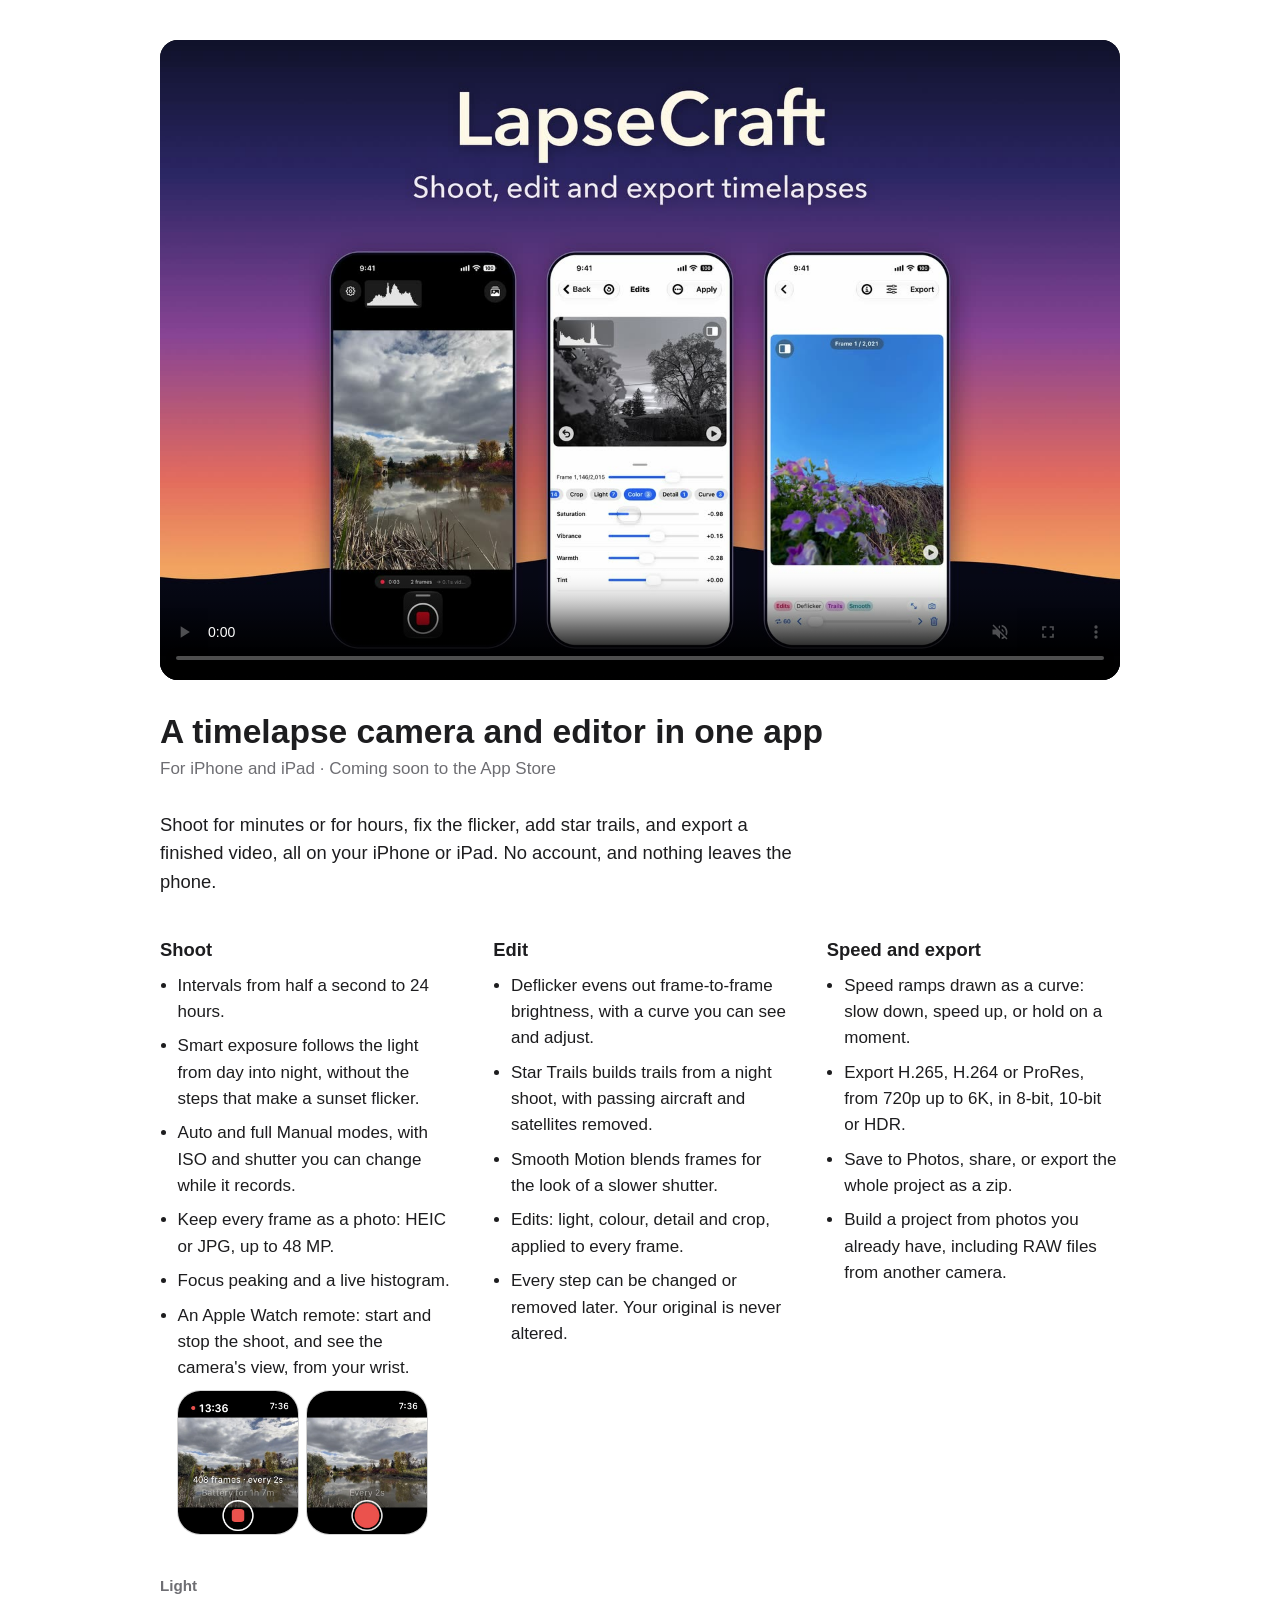
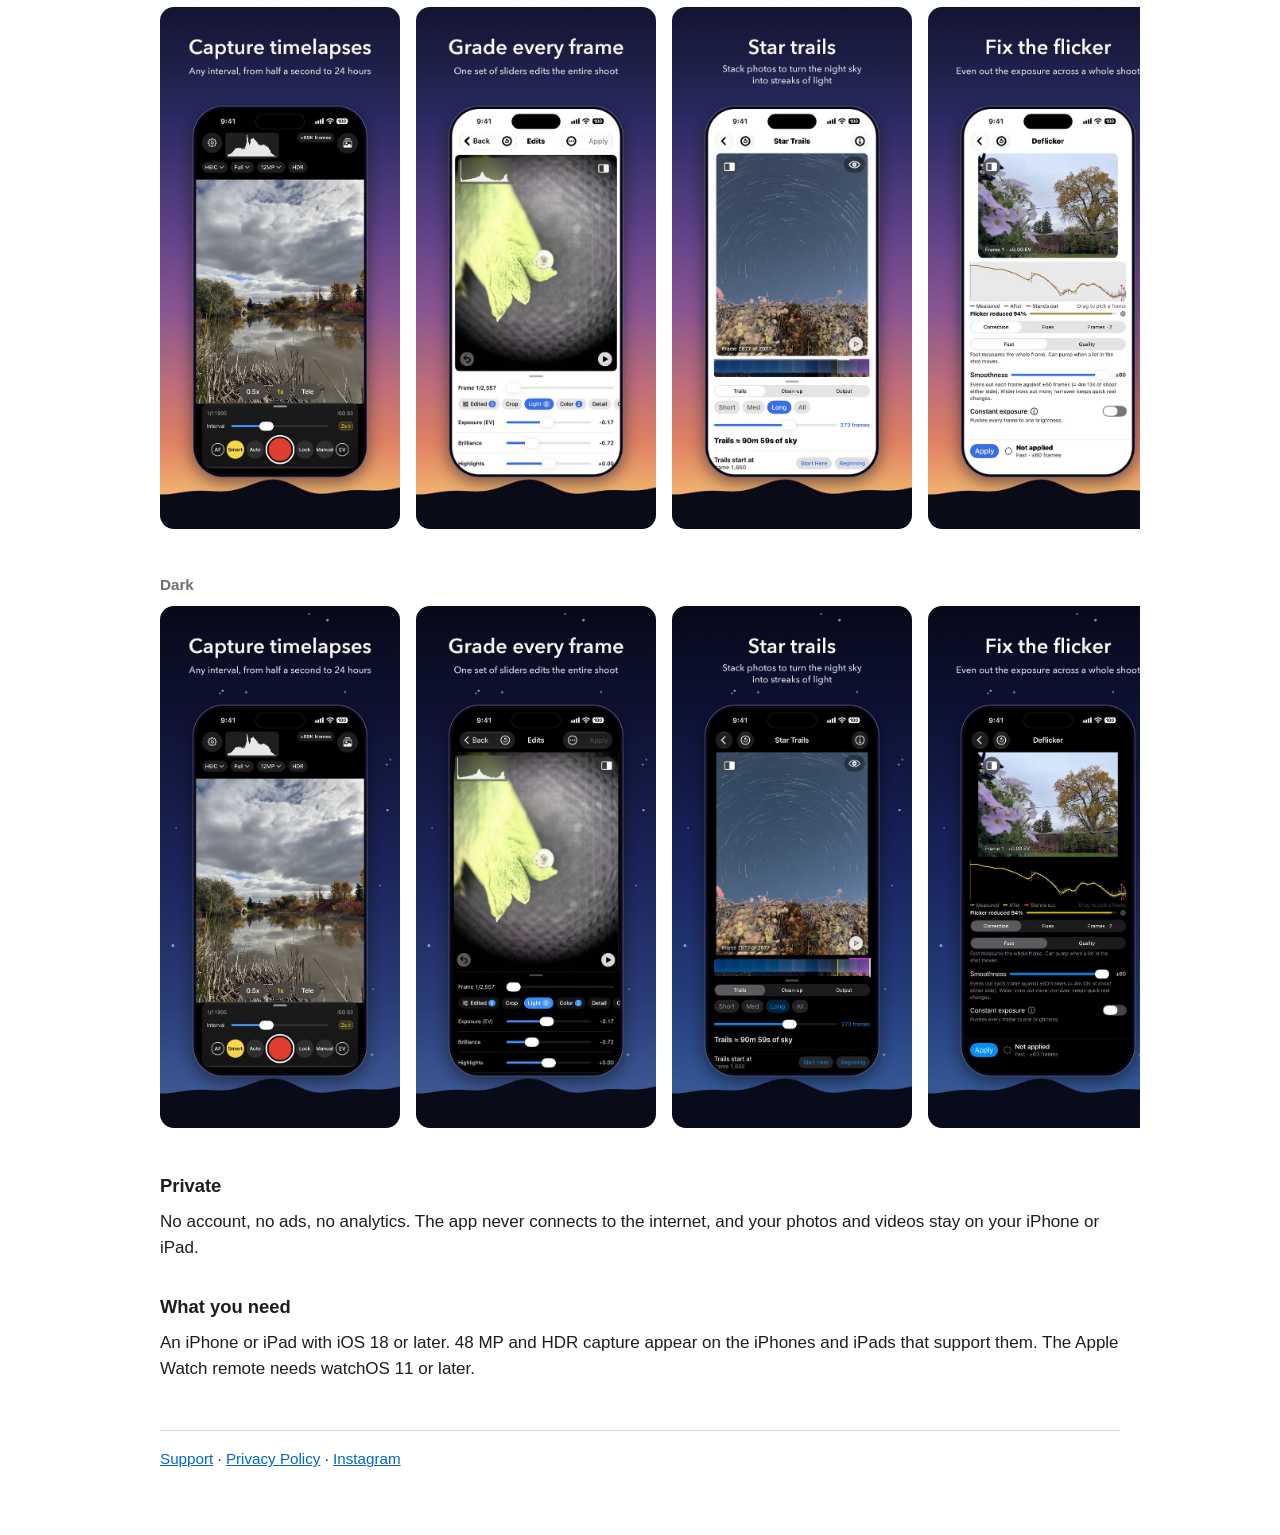
==== index.html @ fa78f5a7 "Capture formats are HEIC and JPG; RAW is for import and editing" ====
<!doctype html>
<html lang="en">
<head>
<meta charset="utf-8">
<meta name="viewport" content="width=device-width, initial-scale=1">
<title>LapseCraft</title>
<meta name="description" content="LapseCraft is a timelapse camera and editor for iPhone and iPad, with an Apple Watch remote: day-to-night exposure, deflicker, star trails, speed ramps and export up to 6K.">
<link rel="icon" href="img/icon.png">
<link rel="apple-touch-icon" href="img/icon.png">
<link rel="stylesheet" href="style.css?v=2026-10-20f">
</head>
<body class="home">
<div class="search">
  <video autoplay muted loop playsinline controls width="1440" height="960"
         aria-label="LapseCraft: shoot, edit and export timelapses. Three iPhones in turn: the camera shooting a pond, Edits bringing up a sunset's colour, and a timelapse playing from day into a starry night.">
    <source src="video/search-dark.mp4" type="video/mp4" media="(prefers-color-scheme: dark)">
    <source src="video/search-light.mp4" type="video/mp4">
  </video>
</div>
<script>
  // With Reduce Motion on, the video waits for its play button.
  if (matchMedia("(prefers-reduced-motion: reduce)").matches) {
    for (const video of document.querySelectorAll(".search video")) {
      video.removeAttribute("autoplay");
      video.pause();
    }
  }
  // The search video's still before it plays, in the same look as the video it shows.
  document.querySelector(".search video").poster = matchMedia("(prefers-color-scheme: dark)").matches
    ? "img/search-poster-dark.jpg" : "img/search-poster-light.jpg";
</script>


<h1>A timelapse camera and editor in one app</h1>
<p class="sub">For iPhone and iPad · Coming soon to the App Store</p>

<p class="lead">Shoot for minutes or for hours, fix the flicker, add star trails, and export a finished video, all on your iPhone or iPad. No account, and nothing leaves the phone.</p>

<div class="features">
  <section>
    <h2>Shoot</h2>
    <ul>
      <li>Intervals from half a second to 24 hours.</li>
      <li>Smart exposure follows the light from day into night, without the steps that make a sunset flicker.</li>
      <li>Auto and full Manual modes, with ISO and shutter you can change while it records.</li>
      <li>Keep every frame as a photo: HEIC or JPG, up to 48 MP.</li>
      <li>Focus peaking and a live histogram.</li>
      <li>An Apple Watch remote: start and stop the shoot, and see the camera's view, from your wrist.
        <div class="watch">
          <img src="img/watch-shooting.jpg" width="416" height="496" loading="lazy" alt="LapseCraft on Apple Watch while shooting: the running time, 408 frames every 2 seconds, the battery's remaining time, and the stop button over the camera's view of a pond.">
          <img src="img/watch-ready.jpg" width="416" height="496" loading="lazy" alt="LapseCraft on Apple Watch, ready to shoot every 2 seconds, with the camera's view of a pond and the record button.">
        </div>
      </li>
    </ul>
  </section>
  <section>
    <h2>Edit</h2>
    <ul>
      <li>Deflicker evens out frame-to-frame brightness, with a curve you can see and adjust.</li>
      <li>Star Trails builds trails from a night shoot, with passing aircraft and satellites removed.</li>
      <li>Smooth Motion blends frames for the look of a slower shutter.</li>
      <li>Edits: light, colour, detail and crop, applied to every frame.</li>
      <li>Every step can be changed or removed later. Your original is never altered.</li>
    </ul>
  </section>
  <section>
    <h2>Speed and export</h2>
    <ul>
      <li>Speed ramps drawn as a curve: slow down, speed up, or hold on a moment.</li>
      <li>Export H.265, H.264 or ProRes, from 720p up to 6K, in 8-bit, 10-bit or HDR.</li>
      <li>Save to Photos, share, or export the whole project as a zip.</li>
      <li>Build a project from photos you already have, including RAW files from another camera.</li>
    </ul>
  </section>
</div>

<p class="look">Light</p>
<div class="shots">
  <img src="img/light-1-capture.jpg?v=2026-10-20h" width="603" height="1311" alt="The capture screen. Capture timelapses: any interval, from half a second to 24 hours.">
  <img src="img/light-2-batch-edit.jpg?v=2026-10-20h" width="603" height="1311" loading="lazy" alt="Edits. Grade every frame: one set of sliders edits the entire shoot. Shown in light.">
  <img src="img/light-3-star-trails.jpg?v=2026-10-20h" width="603" height="1311" loading="lazy" alt="Star Trails. Stack photos to turn the night sky into streaks of light. Shown in light.">
  <img src="img/light-4-deflicker.jpg?v=2026-10-20h" width="603" height="1311" loading="lazy" alt="Deflicker. Fix the flicker: even out the exposure across a whole shoot. Shown in light.">
  <img src="img/light-5-speed-ramp.jpg?v=2026-10-20h" width="603" height="1311" loading="lazy" alt="Speed Ramp. Change the playback speed with presets or custom values. Shown in light.">
  <img src="img/light-6-library.jpg?v=2026-10-20h" width="603" height="1311" loading="lazy" alt="The Library. All your shoots, organized in one place. Shown in light.">
  <img src="img/light-7-export.jpg?v=2026-10-20h" width="603" height="1311" loading="lazy" alt="Export in 4K HDR: H.264, H.265 or ProRes, up to 10-bit colour. Shown in light.">
  <img src="img/light-8-smooth-motion.jpg?v=2026-10-20h" width="603" height="1311" loading="lazy" alt="Smooth Motion. Blend frames so clouds and water turn silky. Shown in light.">
</div>

<p class="look">Dark</p>
<div class="shots">
  <img src="img/1-capture.jpg?v=2026-10-20h" width="603" height="1311" loading="lazy" alt="The capture screen. Capture timelapses: any interval, from half a second to 24 hours. The camera is dark in both.">
  <img src="img/2-batch-edit.jpg?v=2026-10-20h" width="603" height="1311" loading="lazy" alt="Edits. Grade every frame: one set of sliders edits the entire shoot. Shown in dark.">
  <img src="img/3-star-trails.jpg?v=2026-10-20h" width="603" height="1311" loading="lazy" alt="Star Trails. Stack photos to turn the night sky into streaks of light. Shown in dark.">
  <img src="img/4-deflicker.jpg?v=2026-10-20h" width="603" height="1311" loading="lazy" alt="Deflicker. Fix the flicker: even out the exposure across a whole shoot. Shown in dark.">
  <img src="img/5-speed-ramp.jpg?v=2026-10-20h" width="603" height="1311" loading="lazy" alt="Speed Ramp. Change the playback speed with presets or custom values. Shown in dark.">
  <img src="img/6-library.jpg?v=2026-10-20h" width="603" height="1311" loading="lazy" alt="The Library. All your shoots, organized in one place. Shown in dark.">
  <img src="img/7-export.jpg?v=2026-10-20h" width="603" height="1311" loading="lazy" alt="Export in 4K HDR: H.264, H.265 or ProRes, up to 10-bit colour. Shown in dark.">
  <img src="img/8-smooth-motion.jpg?v=2026-10-20h" width="603" height="1311" loading="lazy" alt="Smooth Motion. Blend frames so clouds and water turn silky. Shown in dark.">
</div>


<h2>Private</h2>
<p>No account, no ads, no analytics. The app never connects to the internet, and your photos and videos stay on your iPhone or iPad.</p>

<h2>What you need</h2>
<p>An iPhone or iPad with iOS 18 or later. 48 MP and HDR capture appear on the iPhones and iPads that support them. The Apple Watch remote needs watchOS 11 or later.</p>

<nav><a href="support.html">Support</a> · <a href="privacy.html">Privacy Policy</a> · <a href="https://www.instagram.com/lapsecraftapp">Instagram</a></nav>
</body>
</html>
---- style.css ----
:root { color-scheme: light dark; }
body {
  font: 17px/1.55 -apple-system, BlinkMacSystemFont, "Helvetica Neue", Arial, sans-serif;
  max-width: 40rem; margin: 0 auto; padding: 2.5rem 1.25rem 4rem;
  background: #fff; color: #1d1d1f;
}
h1 { font-size: 1.9rem; line-height: 1.2; margin: 0 0 .25rem; }
h2 { font-size: 1.15rem; margin: 2rem 0 .4rem; }
p, li { margin: .5rem 0; }
h3 { font-size: 1.02rem; margin: 1.6rem 0 .3rem; }
ul { padding-left: 1.2rem; }
.sub { color: #6e6e73; margin: 0 0 1.75rem; }
a { color: #0066cc; }
nav { margin-top: 3rem; padding-top: 1rem; border-top: 1px solid #d2d2d7; font-size: .95rem; }

/* The home page: wider, with the search video, the screenshots and three columns. */
body.home { max-width: 60rem; }
.home h1 { font-size: 2.1rem; text-wrap: balance; }
.lead { font-size: 1.15rem; max-width: 40rem; }
.shots { display: flex; gap: 1rem; overflow-x: auto; margin: 2rem -1.25rem; padding: 0 1.25rem .75rem;
         scroll-snap-type: x proximity; }
/* Two rows of screenshots, the app in light and in dark, each under its name. */
.look { margin: 2rem 0 0; font-size: .95rem; font-weight: 600; color: #6e6e73; }
.look + .shots { margin-top: .6rem; margin-bottom: 0; }
/* The search video at the top, where the banner was (D-685); the two rows after the features (D-686). */
.search video { display: block; width: 100%; height: auto; margin: 0 0 2rem; border-radius: 18px; background: #000; }
/* The eight screens on one sheet, light or dark, before the two rows (D-688). */
.shots img { flex: none; width: min(15rem, 62vw); height: auto; border-radius: 14px; scroll-snap-align: center; }
.features { display: grid; grid-template-columns: repeat(auto-fit, minmax(16rem, 1fr)); gap: 0 2.5rem; }
.features section { min-width: 0; }
.features ul { padding-left: 1.1rem; margin: 0; }
.watch { display: flex; gap: .6rem; margin: .6rem 0 .2rem; }
.watch img { width: min(7.5rem, 38vw); height: auto; border-radius: 1.4rem; box-shadow: 0 0 0 1px rgba(128, 128, 128, .35); }
@media (max-width: 30rem) { .search video { border-radius: 12px; } .home h1 { font-size: 1.7rem; } }

@media (prefers-color-scheme: dark) {
  body { background: #000; color: #f5f5f7; }
  .sub, .look { color: #a1a1a6; }
  a { color: #4da3ff; }
  nav { border-top-color: #38383a; }
}
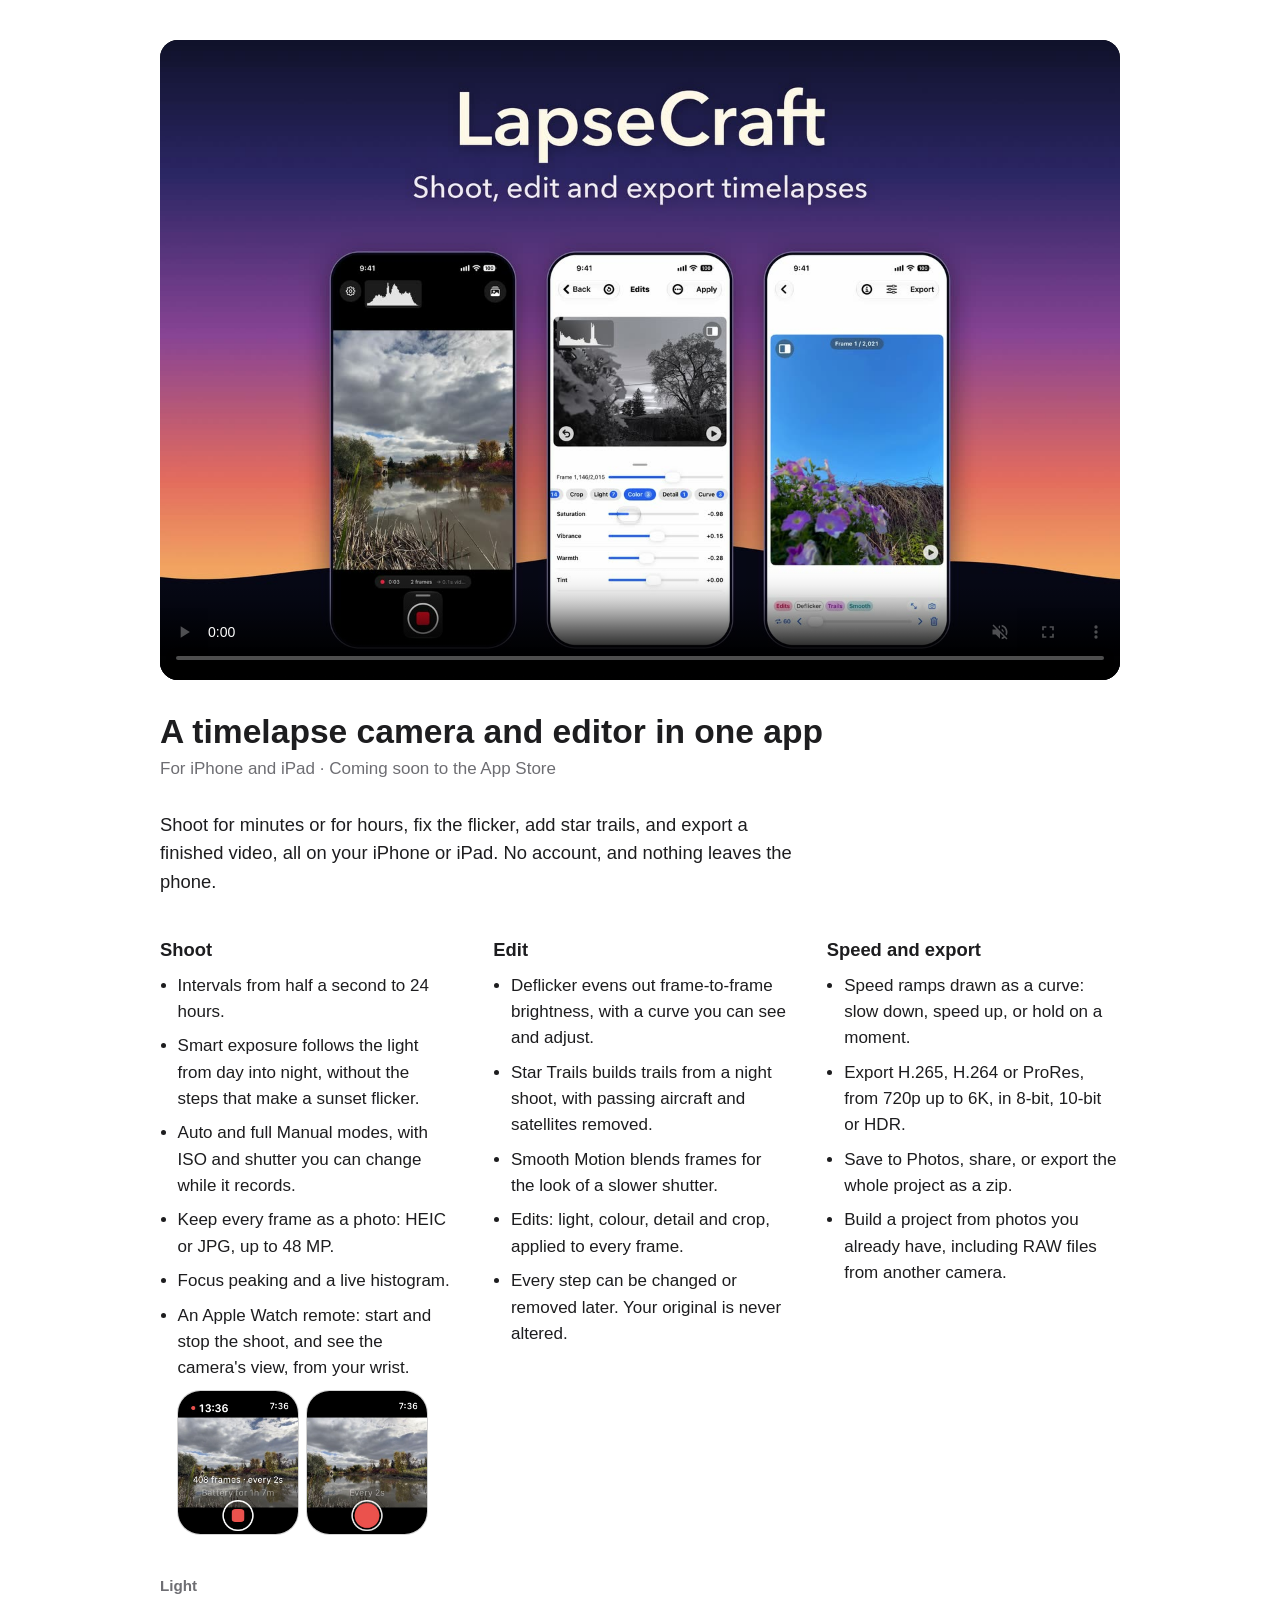
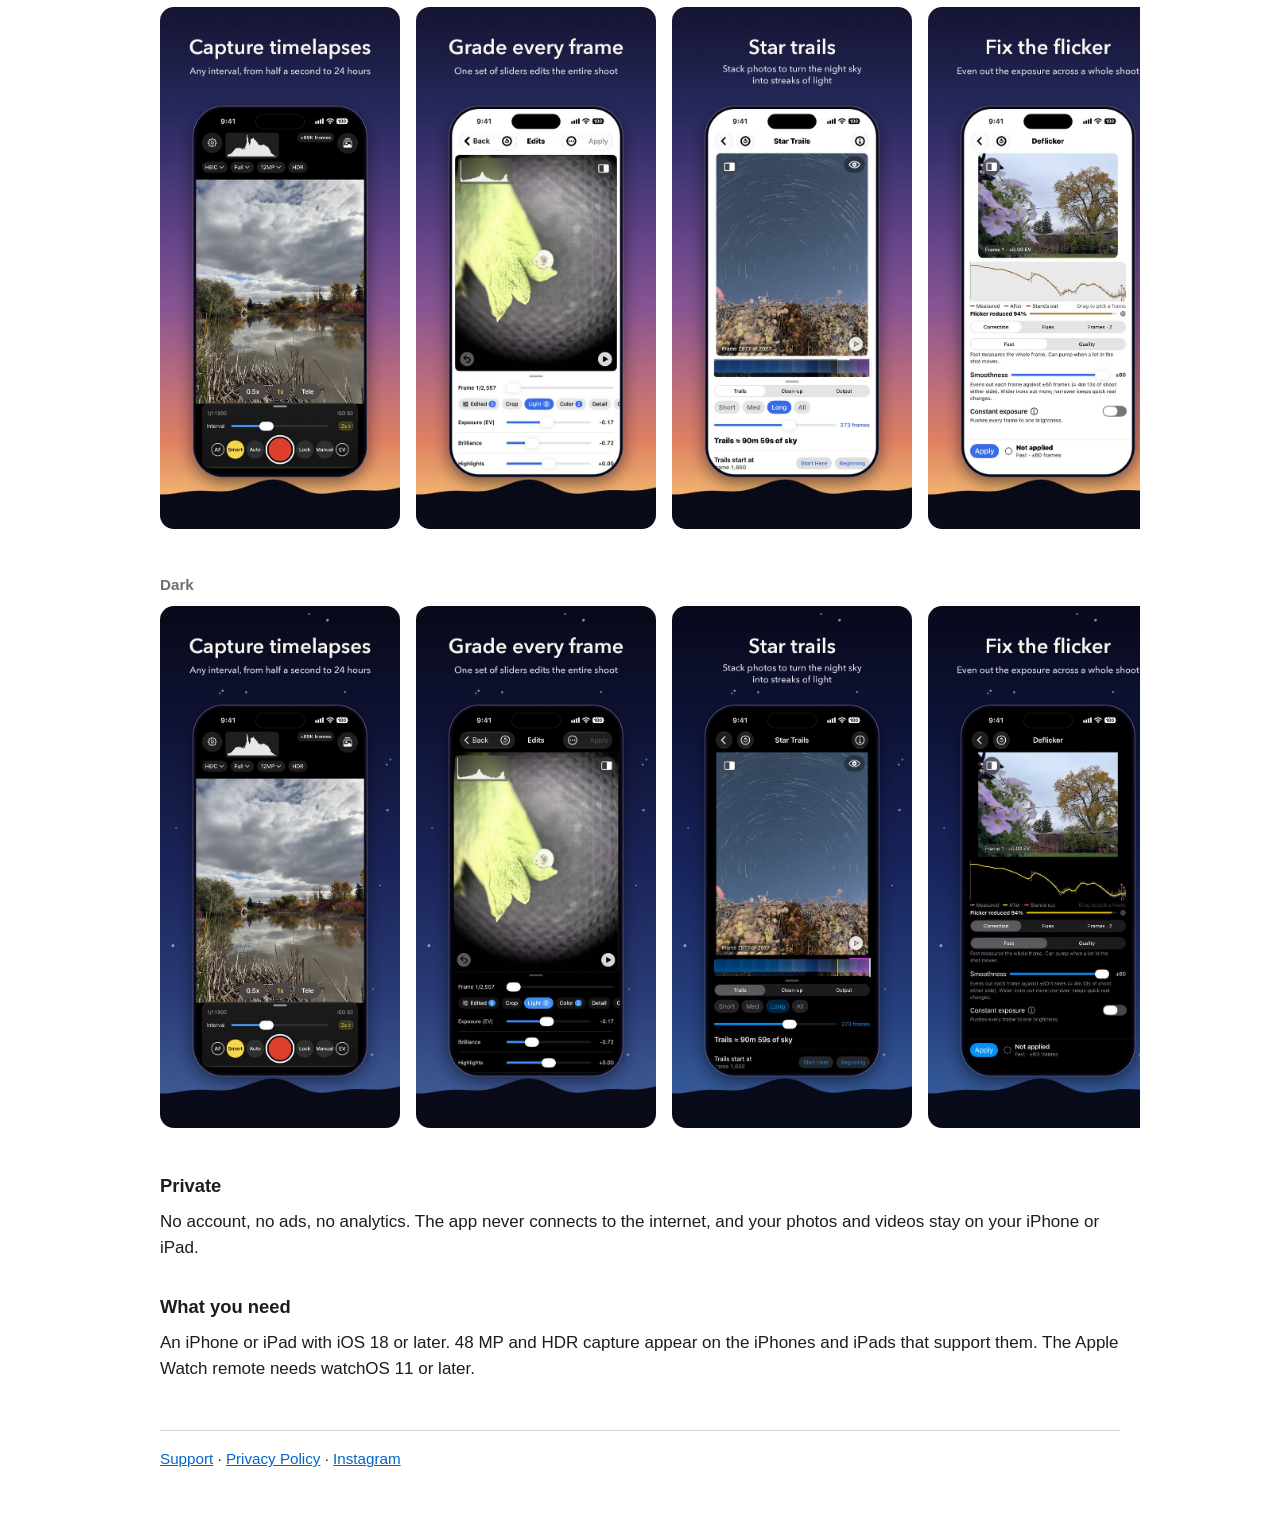
==== commit c5a0e3dd: "Screenshot images with the current Avenir Next Co-Authored-By: Claude Opus 5.5 <noreply@anthropic.co" ====
--- a/index.html
+++ b/index.html
@@ -76,26 +76,26 @@
 
 <p class="look">Light</p>
 <div class="shots">
-  <img src="img/light-1-capture.jpg?v=2026-10-20h" width="603" height="1311" alt="The capture screen. Capture timelapses: any interval, from half a second to 24 hours.">
-  <img src="img/light-2-batch-edit.jpg?v=2026-10-20h" width="603" height="1311" loading="lazy" alt="Edits. Grade every frame: one set of sliders edits the entire shoot. Shown in light.">
-  <img src="img/light-3-star-trails.jpg?v=2026-10-20h" width="603" height="1311" loading="lazy" alt="Star Trails. Stack photos to turn the night sky into streaks of light. Shown in light.">
-  <img src="img/light-4-deflicker.jpg?v=2026-10-20h" width="603" height="1311" loading="lazy" alt="Deflicker. Fix the flicker: even out the exposure across a whole shoot. Shown in light.">
-  <img src="img/light-5-speed-ramp.jpg?v=2026-10-20h" width="603" height="1311" loading="lazy" alt="Speed Ramp. Change the playback speed with presets or custom values. Shown in light.">
-  <img src="img/light-6-library.jpg?v=2026-10-20h" width="603" height="1311" loading="lazy" alt="The Library. All your shoots, organized in one place. Shown in light.">
-  <img src="img/light-7-export.jpg?v=2026-10-20h" width="603" height="1311" loading="lazy" alt="Export in 4K HDR: H.264, H.265 or ProRes, up to 10-bit colour. Shown in light.">
-  <img src="img/light-8-smooth-motion.jpg?v=2026-10-20h" width="603" height="1311" loading="lazy" alt="Smooth Motion. Blend frames so clouds and water turn silky. Shown in light.">
+  <img src="img/light-1-capture.jpg?v=2026-10-30a" width="603" height="1311" alt="The capture screen. Capture timelapses: any interval, from half a second to 24 hours.">
+  <img src="img/light-2-batch-edit.jpg?v=2026-10-30a" width="603" height="1311" loading="lazy" alt="Edits. Grade every frame: one set of sliders edits the entire shoot. Shown in light.">
+  <img src="img/light-3-star-trails.jpg?v=2026-10-30a" width="603" height="1311" loading="lazy" alt="Star Trails. Stack photos to turn the night sky into streaks of light. Shown in light.">
+  <img src="img/light-4-deflicker.jpg?v=2026-10-30a" width="603" height="1311" loading="lazy" alt="Deflicker. Fix the flicker: even out the exposure across a whole shoot. Shown in light.">
+  <img src="img/light-5-speed-ramp.jpg?v=2026-10-30a" width="603" height="1311" loading="lazy" alt="Speed Ramp. Change the playback speed with presets or custom values. Shown in light.">
+  <img src="img/light-6-library.jpg?v=2026-10-30a" width="603" height="1311" loading="lazy" alt="The Library. All your shoots, organized in one place. Shown in light.">
+  <img src="img/light-7-export.jpg?v=2026-10-30a" width="603" height="1311" loading="lazy" alt="Export in 4K HDR: H.264, H.265 or ProRes, up to 10-bit colour. Shown in light.">
+  <img src="img/light-8-smooth-motion.jpg?v=2026-10-30a" width="603" height="1311" loading="lazy" alt="Smooth Motion. Blend frames so clouds and water turn silky. Shown in light.">
 </div>
 
 <p class="look">Dark</p>
 <div class="shots">
-  <img src="img/1-capture.jpg?v=2026-10-20h" width="603" height="1311" loading="lazy" alt="The capture screen. Capture timelapses: any interval, from half a second to 24 hours. The camera is dark in both.">
-  <img src="img/2-batch-edit.jpg?v=2026-10-20h" width="603" height="1311" loading="lazy" alt="Edits. Grade every frame: one set of sliders edits the entire shoot. Shown in dark.">
-  <img src="img/3-star-trails.jpg?v=2026-10-20h" width="603" height="1311" loading="lazy" alt="Star Trails. Stack photos to turn the night sky into streaks of light. Shown in dark.">
-  <img src="img/4-deflicker.jpg?v=2026-10-20h" width="603" height="1311" loading="lazy" alt="Deflicker. Fix the flicker: even out the exposure across a whole shoot. Shown in dark.">
-  <img src="img/5-speed-ramp.jpg?v=2026-10-20h" width="603" height="1311" loading="lazy" alt="Speed Ramp. Change the playback speed with presets or custom values. Shown in dark.">
-  <img src="img/6-library.jpg?v=2026-10-20h" width="603" height="1311" loading="lazy" alt="The Library. All your shoots, organized in one place. Shown in dark.">
-  <img src="img/7-export.jpg?v=2026-10-20h" width="603" height="1311" loading="lazy" alt="Export in 4K HDR: H.264, H.265 or ProRes, up to 10-bit colour. Shown in dark.">
-  <img src="img/8-smooth-motion.jpg?v=2026-10-20h" width="603" height="1311" loading="lazy" alt="Smooth Motion. Blend frames so clouds and water turn silky. Shown in dark.">
+  <img src="img/1-capture.jpg?v=2026-10-30a" width="603" height="1311" loading="lazy" alt="The capture screen. Capture timelapses: any interval, from half a second to 24 hours. The camera is dark in both.">
+  <img src="img/2-batch-edit.jpg?v=2026-10-30a" width="603" height="1311" loading="lazy" alt="Edits. Grade every frame: one set of sliders edits the entire shoot. Shown in dark.">
+  <img src="img/3-star-trails.jpg?v=2026-10-30a" width="603" height="1311" loading="lazy" alt="Star Trails. Stack photos to turn the night sky into streaks of light. Shown in dark.">
+  <img src="img/4-deflicker.jpg?v=2026-10-30a" width="603" height="1311" loading="lazy" alt="Deflicker. Fix the flicker: even out the exposure across a whole shoot. Shown in dark.">
+  <img src="img/5-speed-ramp.jpg?v=2026-10-30a" width="603" height="1311" loading="lazy" alt="Speed Ramp. Change the playback speed with presets or custom values. Shown in dark.">
+  <img src="img/6-library.jpg?v=2026-10-30a" width="603" height="1311" loading="lazy" alt="The Library. All your shoots, organized in one place. Shown in dark.">
+  <img src="img/7-export.jpg?v=2026-10-30a" width="603" height="1311" loading="lazy" alt="Export in 4K HDR: H.264, H.265 or ProRes, up to 10-bit colour. Shown in dark.">
+  <img src="img/8-smooth-motion.jpg?v=2026-10-30a" width="603" height="1311" loading="lazy" alt="Smooth Motion. Blend frames so clouds and water turn silky. Shown in dark.">
 </div>
 
 
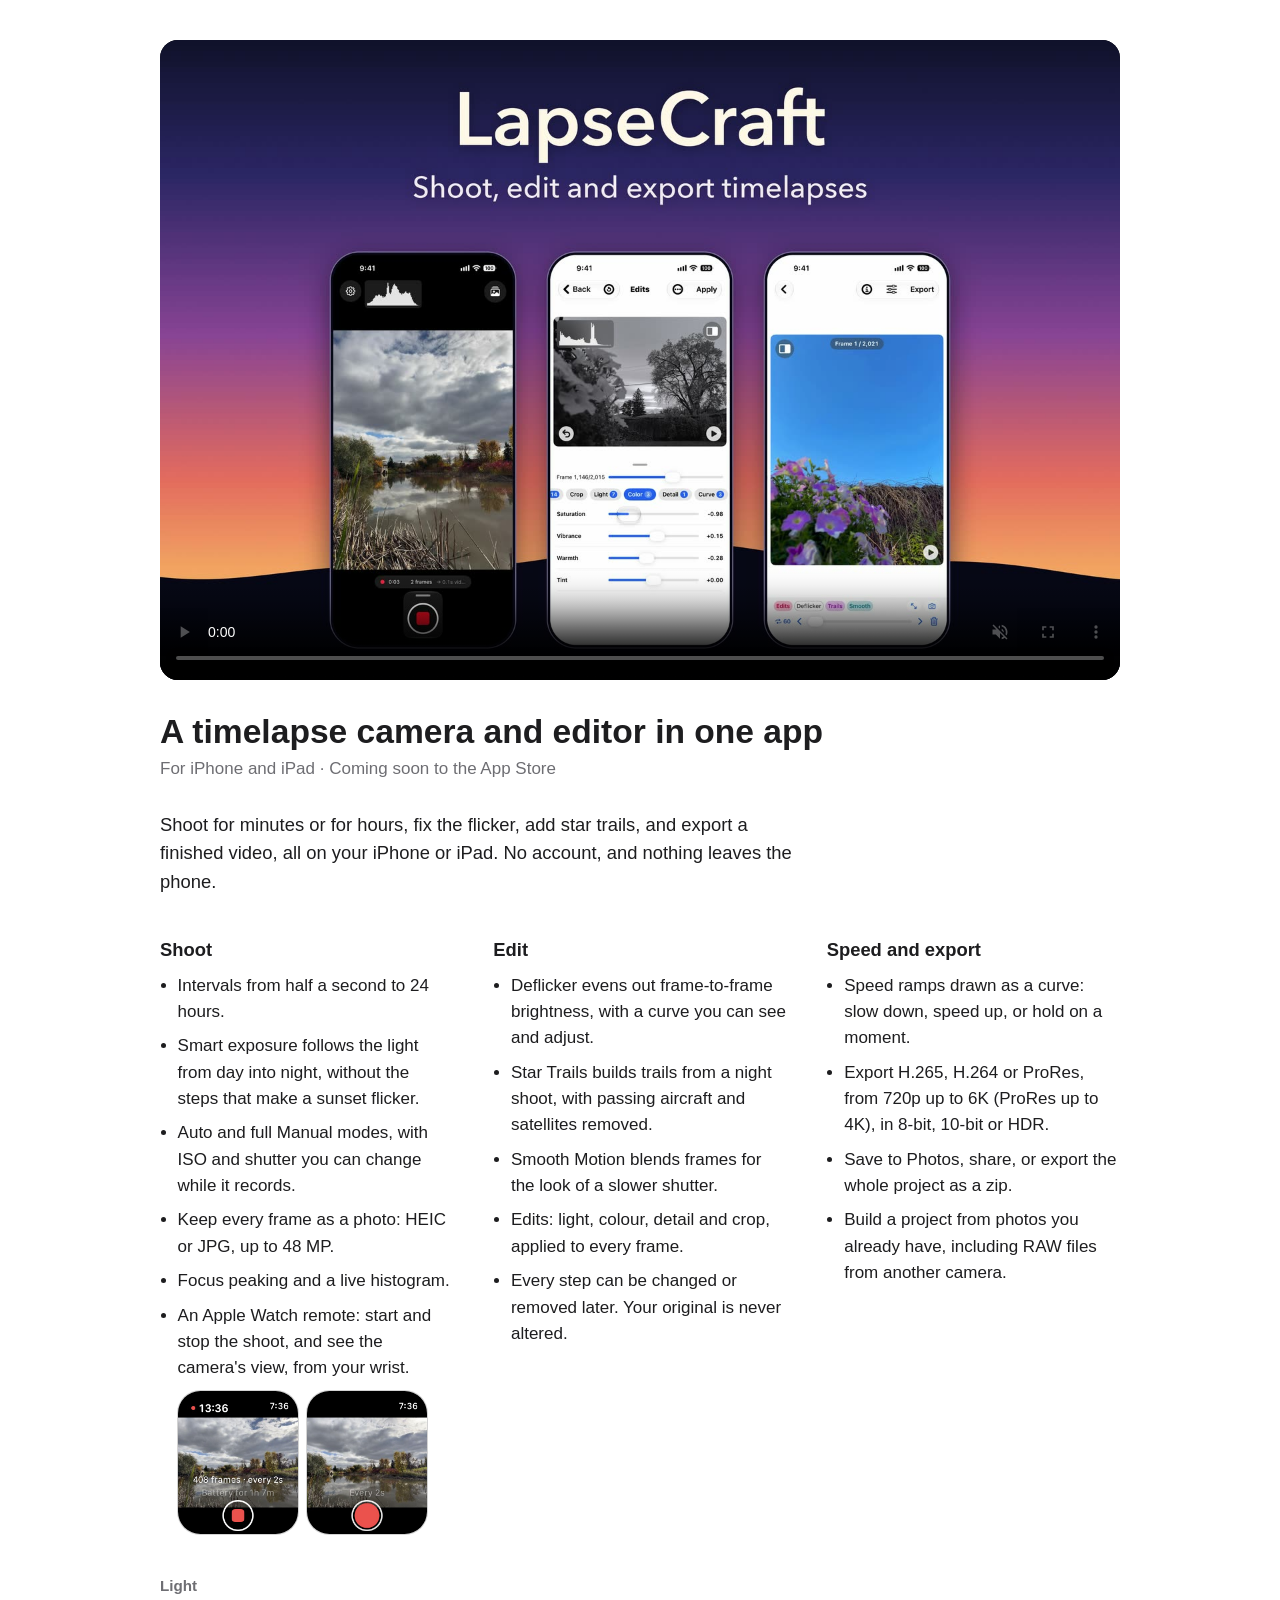
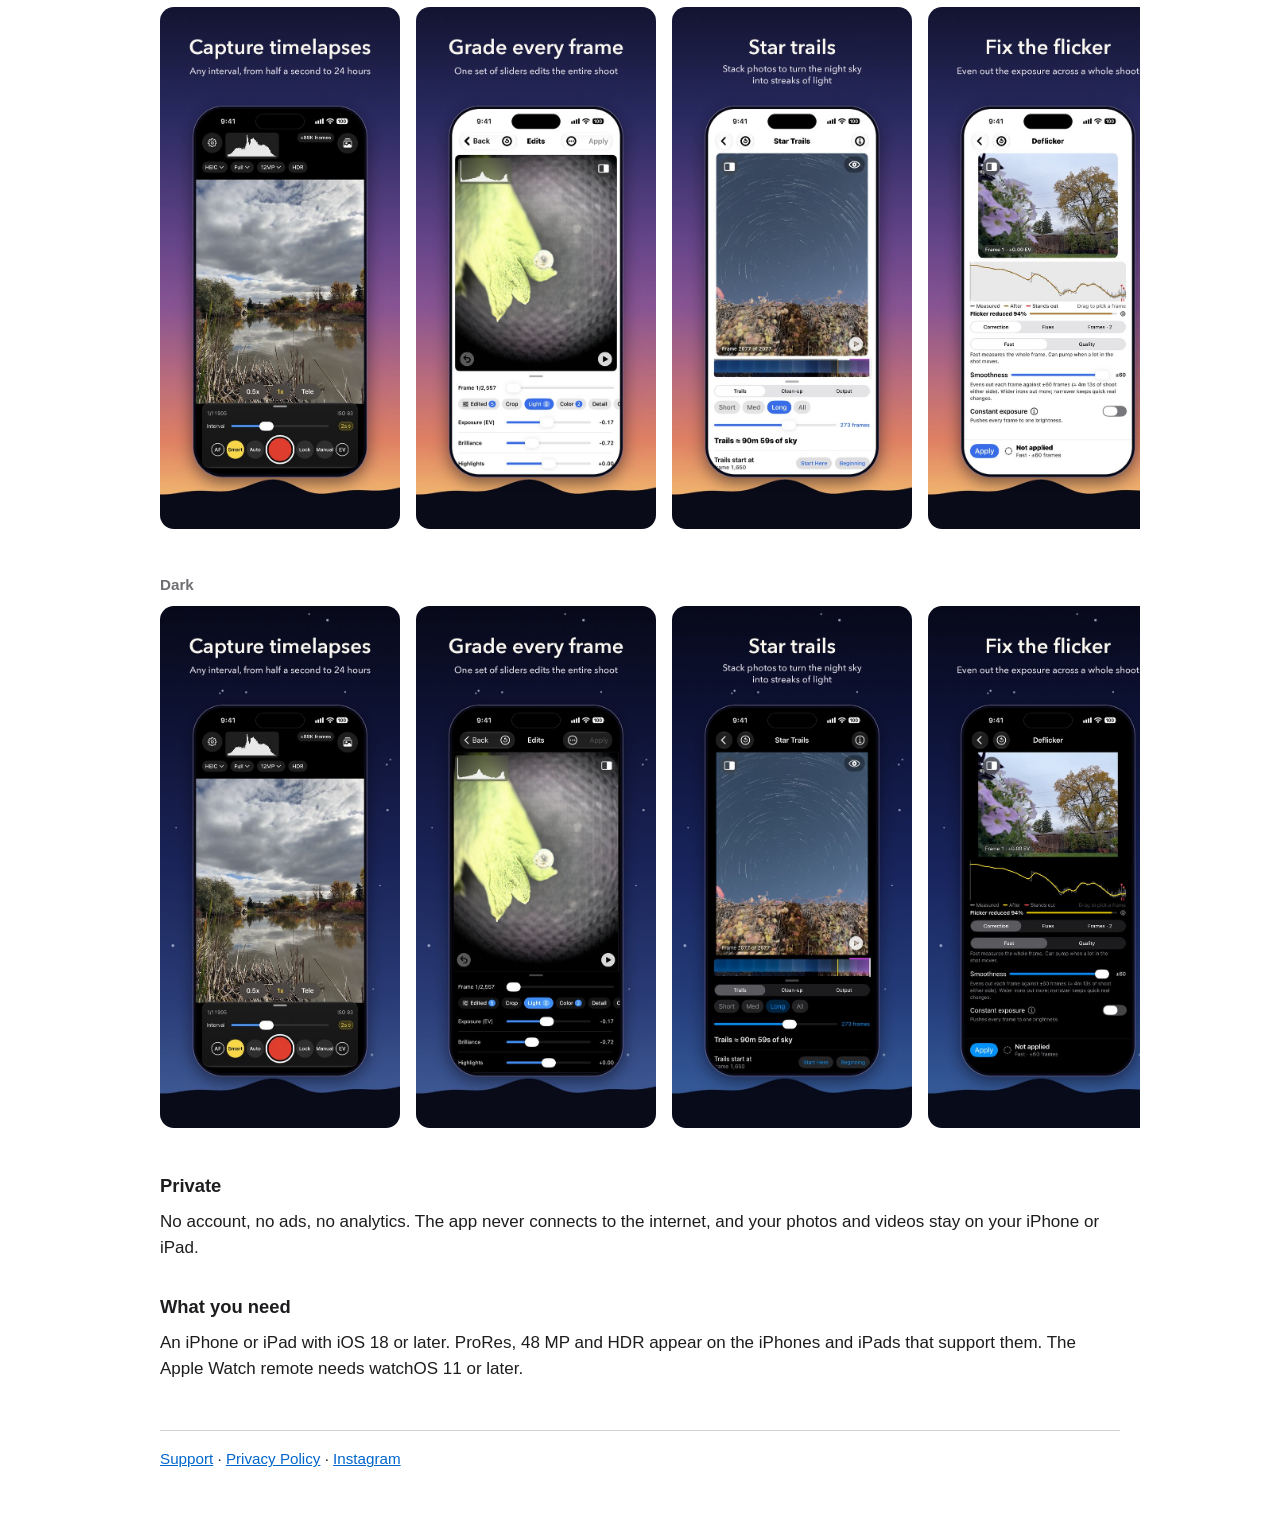
==== commit 5e0ac375: "ProRes limits on the home page; the privacy policy's Photos line covers photos Co-Authored-By: Claud" ====
--- a/index.html
+++ b/index.html
@@ -67,7 +67,7 @@
     <h2>Speed and export</h2>
     <ul>
       <li>Speed ramps drawn as a curve: slow down, speed up, or hold on a moment.</li>
-      <li>Export H.265, H.264 or ProRes, from 720p up to 6K, in 8-bit, 10-bit or HDR.</li>
+      <li>Export H.265, H.264 or ProRes, from 720p up to 6K (ProRes up to 4K), in 8-bit, 10-bit or HDR.</li>
       <li>Save to Photos, share, or export the whole project as a zip.</li>
       <li>Build a project from photos you already have, including RAW files from another camera.</li>
     </ul>
@@ -103,7 +103,7 @@
 <p>No account, no ads, no analytics. The app never connects to the internet, and your photos and videos stay on your iPhone or iPad.</p>
 
 <h2>What you need</h2>
-<p>An iPhone or iPad with iOS 18 or later. 48 MP and HDR capture appear on the iPhones and iPads that support them. The Apple Watch remote needs watchOS 11 or later.</p>
+<p>An iPhone or iPad with iOS 18 or later. ProRes, 48 MP and HDR appear on the iPhones and iPads that support them. The Apple Watch remote needs watchOS 11 or later.</p>
 
 <nav><a href="support.html">Support</a> · <a href="privacy.html">Privacy Policy</a> · <a href="https://www.instagram.com/lapsecraftapp">Instagram</a></nav>
 </body>
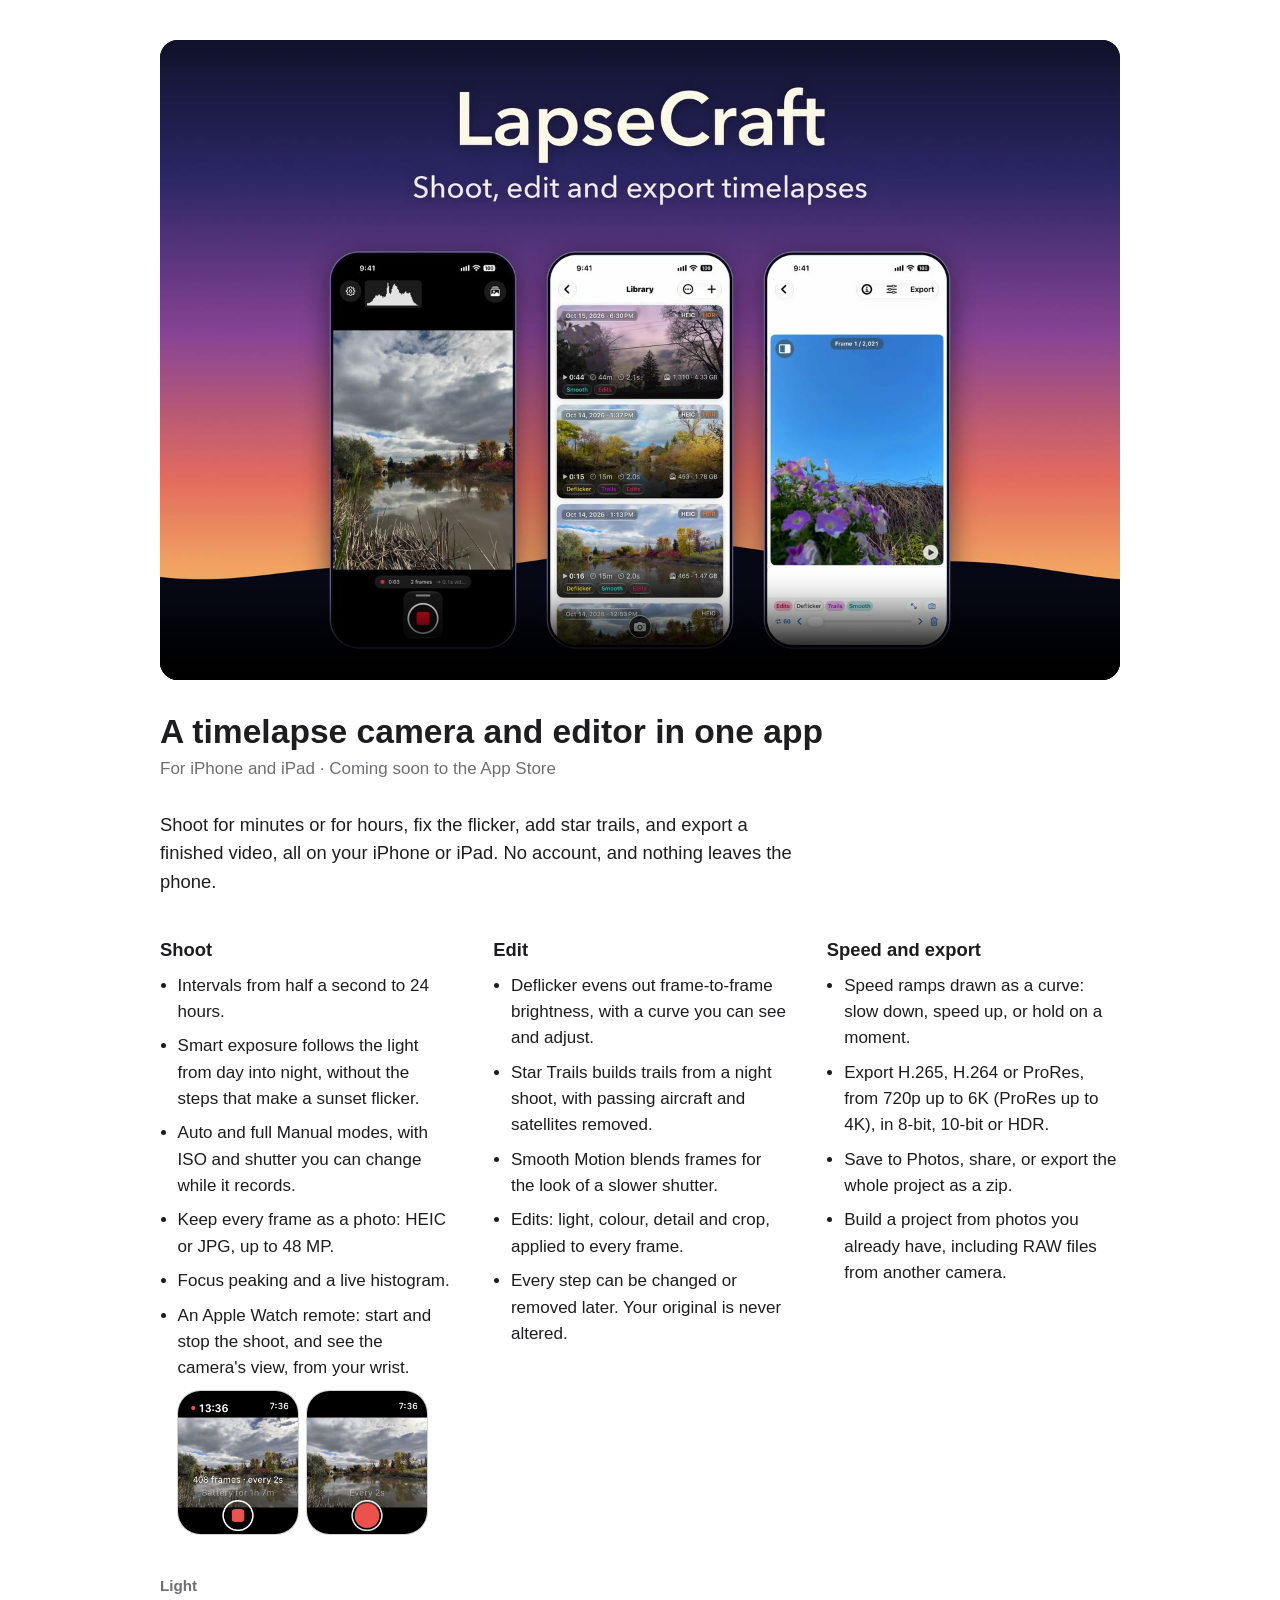
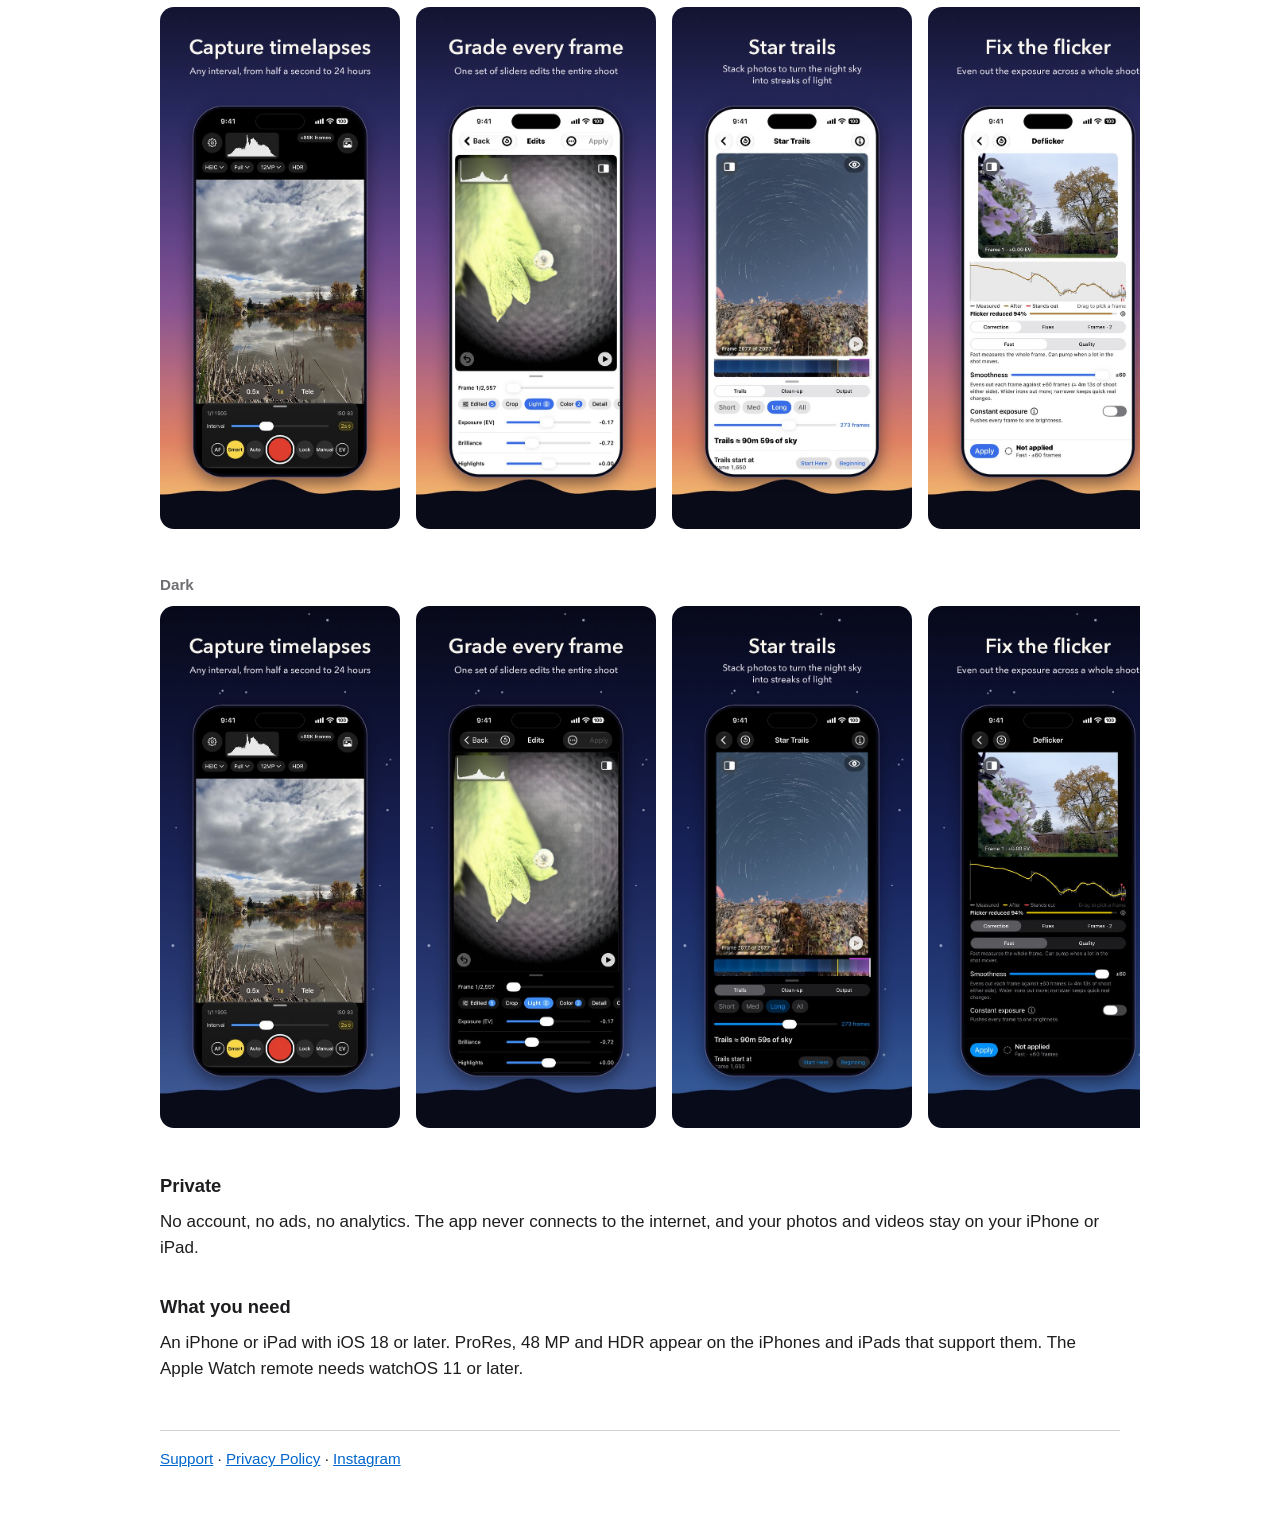
==== commit a4ebfbb9: "Home page video: the camera, the Library, then the 2,021-frame project Co-Authored-By: Claude Opus 5" ====
--- a/index.html
+++ b/index.html
@@ -12,9 +12,9 @@
 <body class="home">
 <div class="search">
   <video autoplay muted loop playsinline controls width="1440" height="960"
-         aria-label="LapseCraft: shoot, edit and export timelapses. Three iPhones in turn: the camera shooting a pond, Edits bringing up a sunset's colour, and a timelapse playing from day into a starry night.">
-    <source src="video/search-dark.mp4" type="video/mp4" media="(prefers-color-scheme: dark)">
-    <source src="video/search-light.mp4" type="video/mp4">
+         aria-label="LapseCraft: shoot, edit and export timelapses. Three iPhones in turn: the camera shooting a pond, the Library scrolling through shoots, and a timelapse playing from day into a starry night with star trails.">
+    <source src="video/search-dark.mp4?v=2026-11-06" type="video/mp4" media="(prefers-color-scheme: dark)">
+    <source src="video/search-light.mp4?v=2026-11-06" type="video/mp4">
   </video>
 </div>
 <script>
@@ -27,7 +27,7 @@
   }
   // The search video's still before it plays, in the same look as the video it shows.
   document.querySelector(".search video").poster = matchMedia("(prefers-color-scheme: dark)").matches
-    ? "img/search-poster-dark.jpg" : "img/search-poster-light.jpg";
+    ? "img/search-poster-dark.jpg?v=2026-11-06" : "img/search-poster-light.jpg?v=2026-11-06";
 </script>
 
 
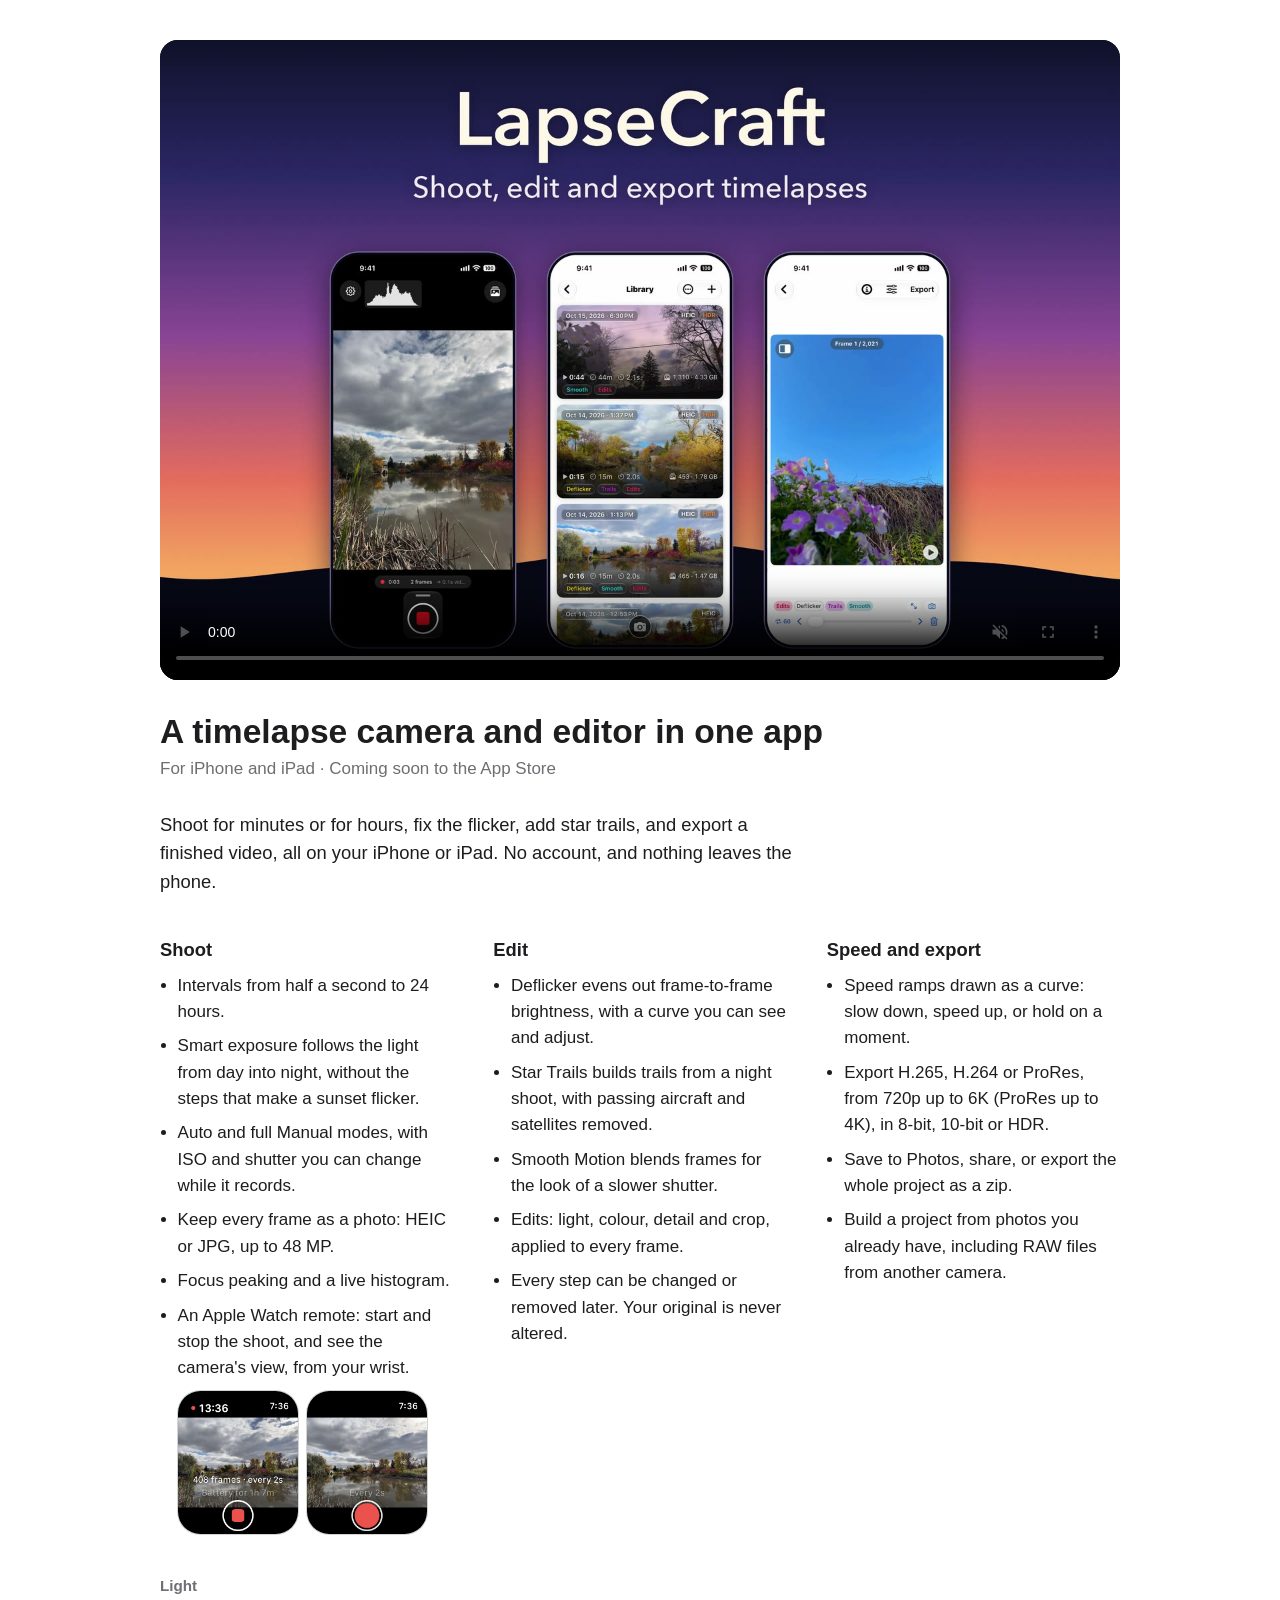
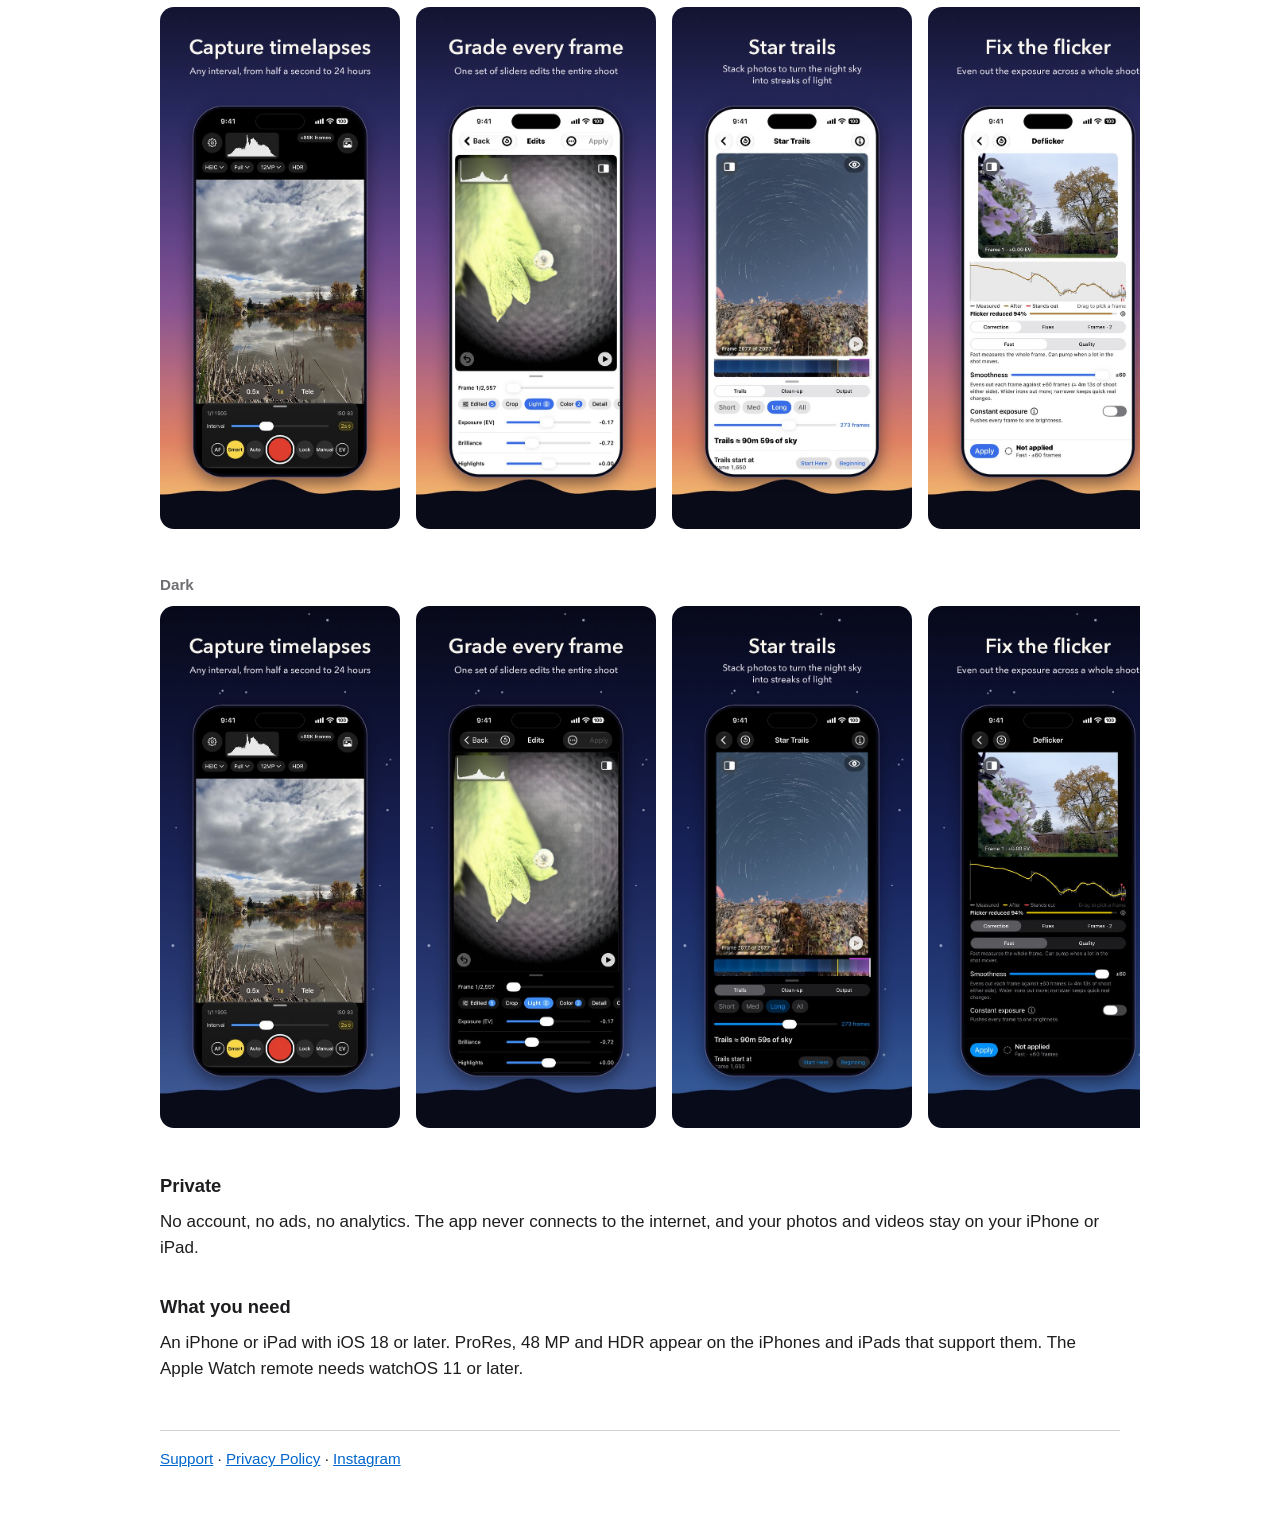
==== commit 4f459840: "Home page: the light video for everyone Co-Authored-By: Claude Opus 5.5 <noreply@anthropic.com>" ====
--- a/index.html
+++ b/index.html
@@ -11,9 +11,8 @@
 </head>
 <body class="home">
 <div class="search">
-  <video autoplay muted loop playsinline controls width="1440" height="960"
+  <video autoplay muted loop playsinline controls width="1440" height="960" poster="img/search-poster-light.jpg?v=2026-11-06"
          aria-label="LapseCraft: shoot, edit and export timelapses. Three iPhones in turn: the camera shooting a pond, the Library scrolling through shoots, and a timelapse playing from day into a starry night with star trails.">
-    <source src="video/search-dark.mp4?v=2026-11-06" type="video/mp4" media="(prefers-color-scheme: dark)">
     <source src="video/search-light.mp4?v=2026-11-06" type="video/mp4">
   </video>
 </div>
@@ -25,9 +24,6 @@
       video.pause();
     }
   }
-  // The search video's still before it plays, in the same look as the video it shows.
-  document.querySelector(".search video").poster = matchMedia("(prefers-color-scheme: dark)").matches
-    ? "img/search-poster-dark.jpg?v=2026-11-06" : "img/search-poster-light.jpg?v=2026-11-06";
 </script>
 
 
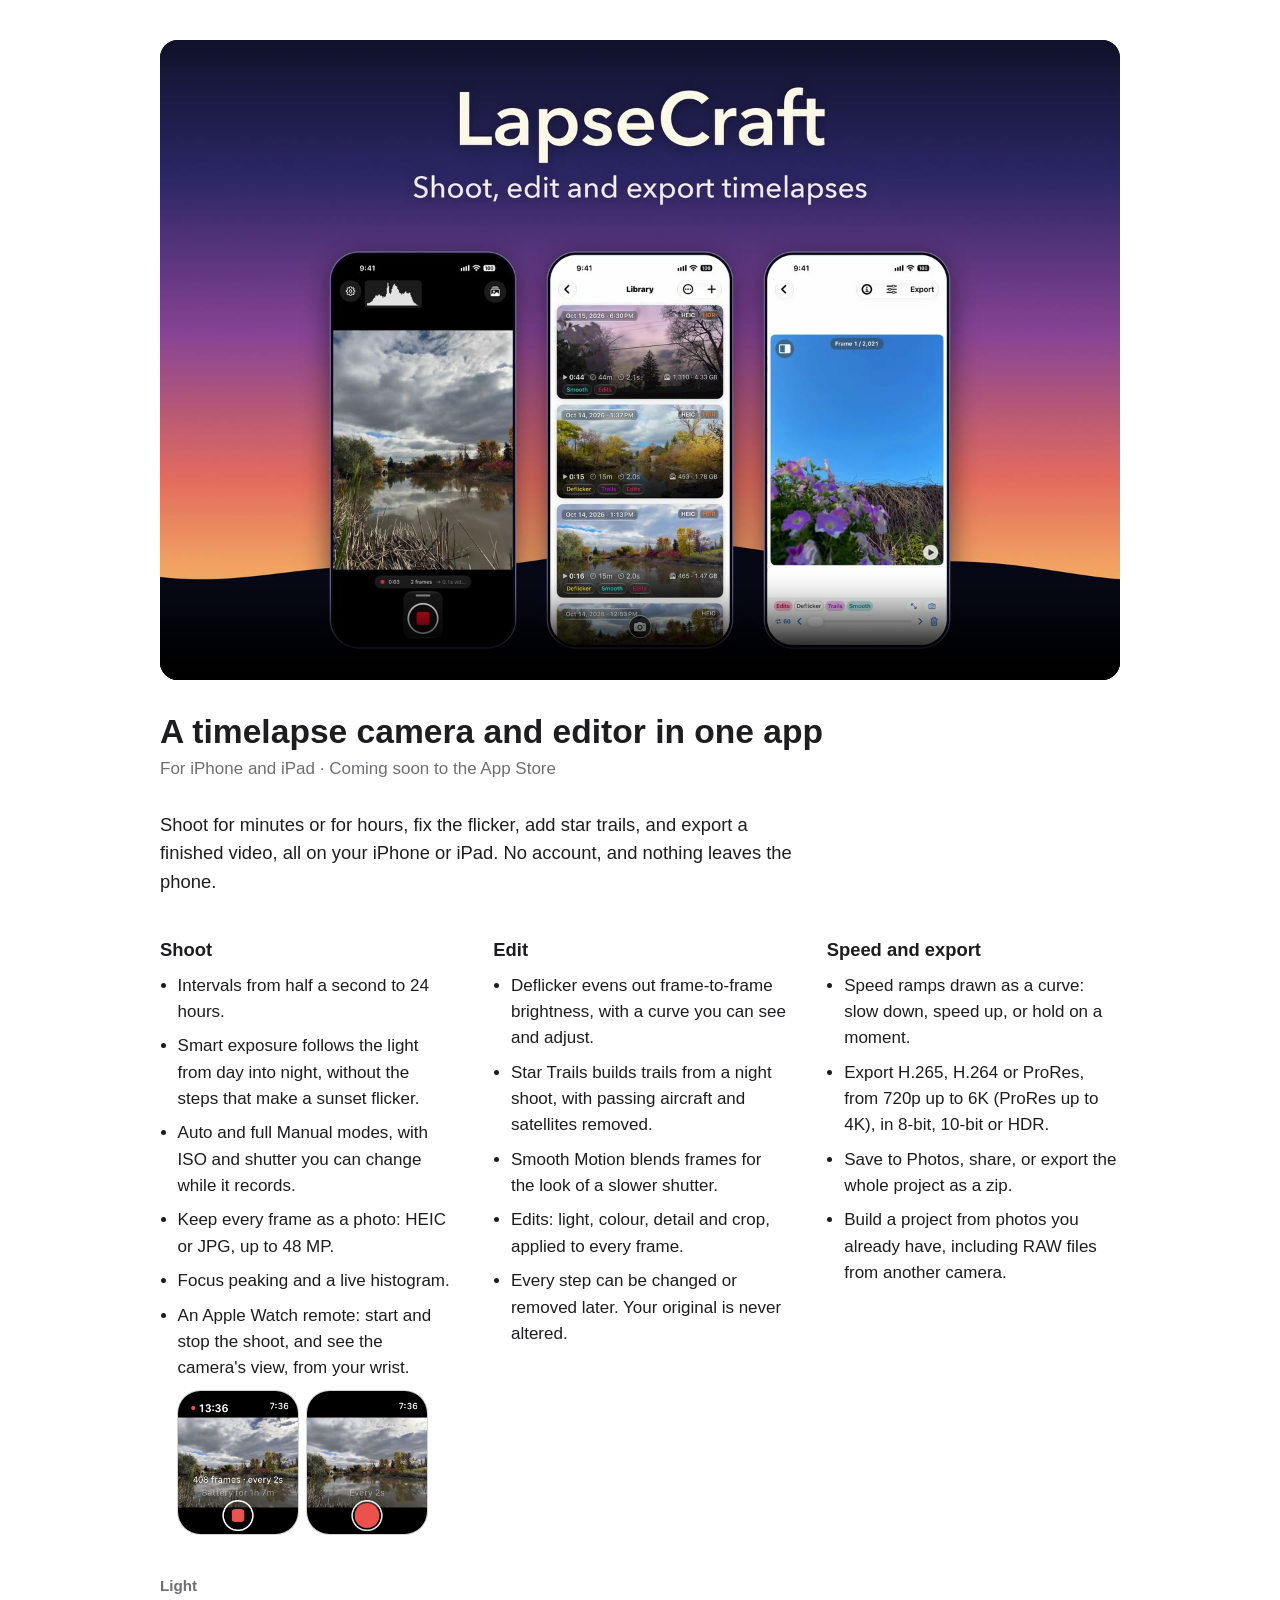
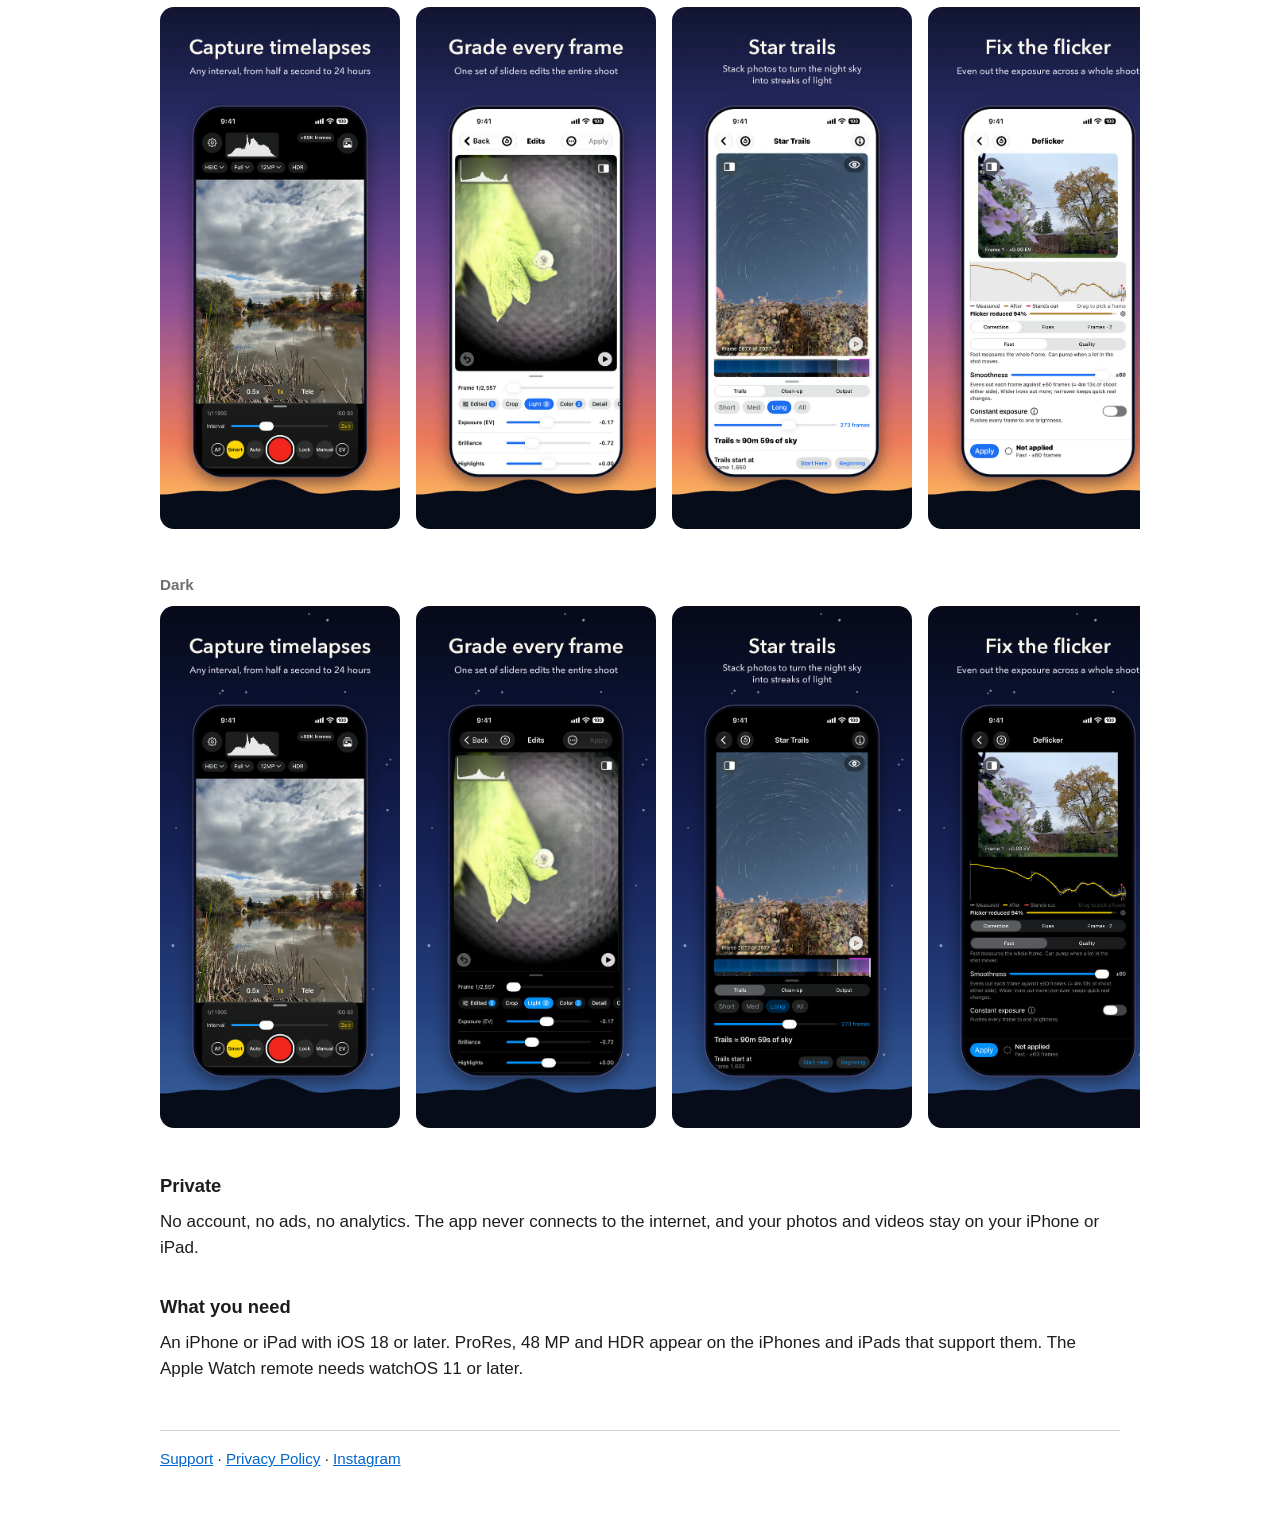
==== commit e5de059e: "Home page: phone screenshots without the Dynamic Island Co-Authored-By: Claude Opus 5.5 <noreply@ant" ====
--- a/index.html
+++ b/index.html
@@ -72,26 +72,26 @@
 
 <p class="look">Light</p>
 <div class="shots">
-  <img src="img/light-1-capture.jpg?v=2026-10-30a" width="603" height="1311" alt="The capture screen. Capture timelapses: any interval, from half a second to 24 hours.">
-  <img src="img/light-2-batch-edit.jpg?v=2026-10-30a" width="603" height="1311" loading="lazy" alt="Edits. Grade every frame: one set of sliders edits the entire shoot. Shown in light.">
-  <img src="img/light-3-star-trails.jpg?v=2026-10-30a" width="603" height="1311" loading="lazy" alt="Star Trails. Stack photos to turn the night sky into streaks of light. Shown in light.">
-  <img src="img/light-4-deflicker.jpg?v=2026-10-30a" width="603" height="1311" loading="lazy" alt="Deflicker. Fix the flicker: even out the exposure across a whole shoot. Shown in light.">
-  <img src="img/light-5-speed-ramp.jpg?v=2026-10-30a" width="603" height="1311" loading="lazy" alt="Speed Ramp. Change the playback speed with presets or custom values. Shown in light.">
-  <img src="img/light-6-library.jpg?v=2026-10-30a" width="603" height="1311" loading="lazy" alt="The Library. All your shoots, organized in one place. Shown in light.">
-  <img src="img/light-7-export.jpg?v=2026-10-30a" width="603" height="1311" loading="lazy" alt="Export in 4K HDR: H.264, H.265 or ProRes, up to 10-bit colour. Shown in light.">
-  <img src="img/light-8-smooth-motion.jpg?v=2026-10-30a" width="603" height="1311" loading="lazy" alt="Smooth Motion. Blend frames so clouds and water turn silky. Shown in light.">
+  <img src="img/light-1-capture.jpg?v=2026-11-06a" width="603" height="1311" alt="The capture screen. Capture timelapses: any interval, from half a second to 24 hours.">
+  <img src="img/light-2-batch-edit.jpg?v=2026-11-06a" width="603" height="1311" loading="lazy" alt="Edits. Grade every frame: one set of sliders edits the entire shoot. Shown in light.">
+  <img src="img/light-3-star-trails.jpg?v=2026-11-06a" width="603" height="1311" loading="lazy" alt="Star Trails. Stack photos to turn the night sky into streaks of light. Shown in light.">
+  <img src="img/light-4-deflicker.jpg?v=2026-11-06a" width="603" height="1311" loading="lazy" alt="Deflicker. Fix the flicker: even out the exposure across a whole shoot. Shown in light.">
+  <img src="img/light-5-speed-ramp.jpg?v=2026-11-06a" width="603" height="1311" loading="lazy" alt="Speed Ramp. Change the playback speed with presets or custom values. Shown in light.">
+  <img src="img/light-6-library.jpg?v=2026-11-06a" width="603" height="1311" loading="lazy" alt="The Library. All your shoots, organized in one place. Shown in light.">
+  <img src="img/light-7-export.jpg?v=2026-11-06a" width="603" height="1311" loading="lazy" alt="Export in 4K HDR: H.264, H.265 or ProRes, up to 10-bit colour. Shown in light.">
+  <img src="img/light-8-smooth-motion.jpg?v=2026-11-06a" width="603" height="1311" loading="lazy" alt="Smooth Motion. Blend frames so clouds and water turn silky. Shown in light.">
 </div>
 
 <p class="look">Dark</p>
 <div class="shots">
-  <img src="img/1-capture.jpg?v=2026-10-30a" width="603" height="1311" loading="lazy" alt="The capture screen. Capture timelapses: any interval, from half a second to 24 hours. The camera is dark in both.">
-  <img src="img/2-batch-edit.jpg?v=2026-10-30a" width="603" height="1311" loading="lazy" alt="Edits. Grade every frame: one set of sliders edits the entire shoot. Shown in dark.">
-  <img src="img/3-star-trails.jpg?v=2026-10-30a" width="603" height="1311" loading="lazy" alt="Star Trails. Stack photos to turn the night sky into streaks of light. Shown in dark.">
-  <img src="img/4-deflicker.jpg?v=2026-10-30a" width="603" height="1311" loading="lazy" alt="Deflicker. Fix the flicker: even out the exposure across a whole shoot. Shown in dark.">
-  <img src="img/5-speed-ramp.jpg?v=2026-10-30a" width="603" height="1311" loading="lazy" alt="Speed Ramp. Change the playback speed with presets or custom values. Shown in dark.">
-  <img src="img/6-library.jpg?v=2026-10-30a" width="603" height="1311" loading="lazy" alt="The Library. All your shoots, organized in one place. Shown in dark.">
-  <img src="img/7-export.jpg?v=2026-10-30a" width="603" height="1311" loading="lazy" alt="Export in 4K HDR: H.264, H.265 or ProRes, up to 10-bit colour. Shown in dark.">
-  <img src="img/8-smooth-motion.jpg?v=2026-10-30a" width="603" height="1311" loading="lazy" alt="Smooth Motion. Blend frames so clouds and water turn silky. Shown in dark.">
+  <img src="img/1-capture.jpg?v=2026-11-06a" width="603" height="1311" loading="lazy" alt="The capture screen. Capture timelapses: any interval, from half a second to 24 hours. The camera is dark in both.">
+  <img src="img/2-batch-edit.jpg?v=2026-11-06a" width="603" height="1311" loading="lazy" alt="Edits. Grade every frame: one set of sliders edits the entire shoot. Shown in dark.">
+  <img src="img/3-star-trails.jpg?v=2026-11-06a" width="603" height="1311" loading="lazy" alt="Star Trails. Stack photos to turn the night sky into streaks of light. Shown in dark.">
+  <img src="img/4-deflicker.jpg?v=2026-11-06a" width="603" height="1311" loading="lazy" alt="Deflicker. Fix the flicker: even out the exposure across a whole shoot. Shown in dark.">
+  <img src="img/5-speed-ramp.jpg?v=2026-11-06a" width="603" height="1311" loading="lazy" alt="Speed Ramp. Change the playback speed with presets or custom values. Shown in dark.">
+  <img src="img/6-library.jpg?v=2026-11-06a" width="603" height="1311" loading="lazy" alt="The Library. All your shoots, organized in one place. Shown in dark.">
+  <img src="img/7-export.jpg?v=2026-11-06a" width="603" height="1311" loading="lazy" alt="Export in 4K HDR: H.264, H.265 or ProRes, up to 10-bit colour. Shown in dark.">
+  <img src="img/8-smooth-motion.jpg?v=2026-11-06a" width="603" height="1311" loading="lazy" alt="Smooth Motion. Blend frames so clouds and water turn silky. Shown in dark.">
 </div>
 
 
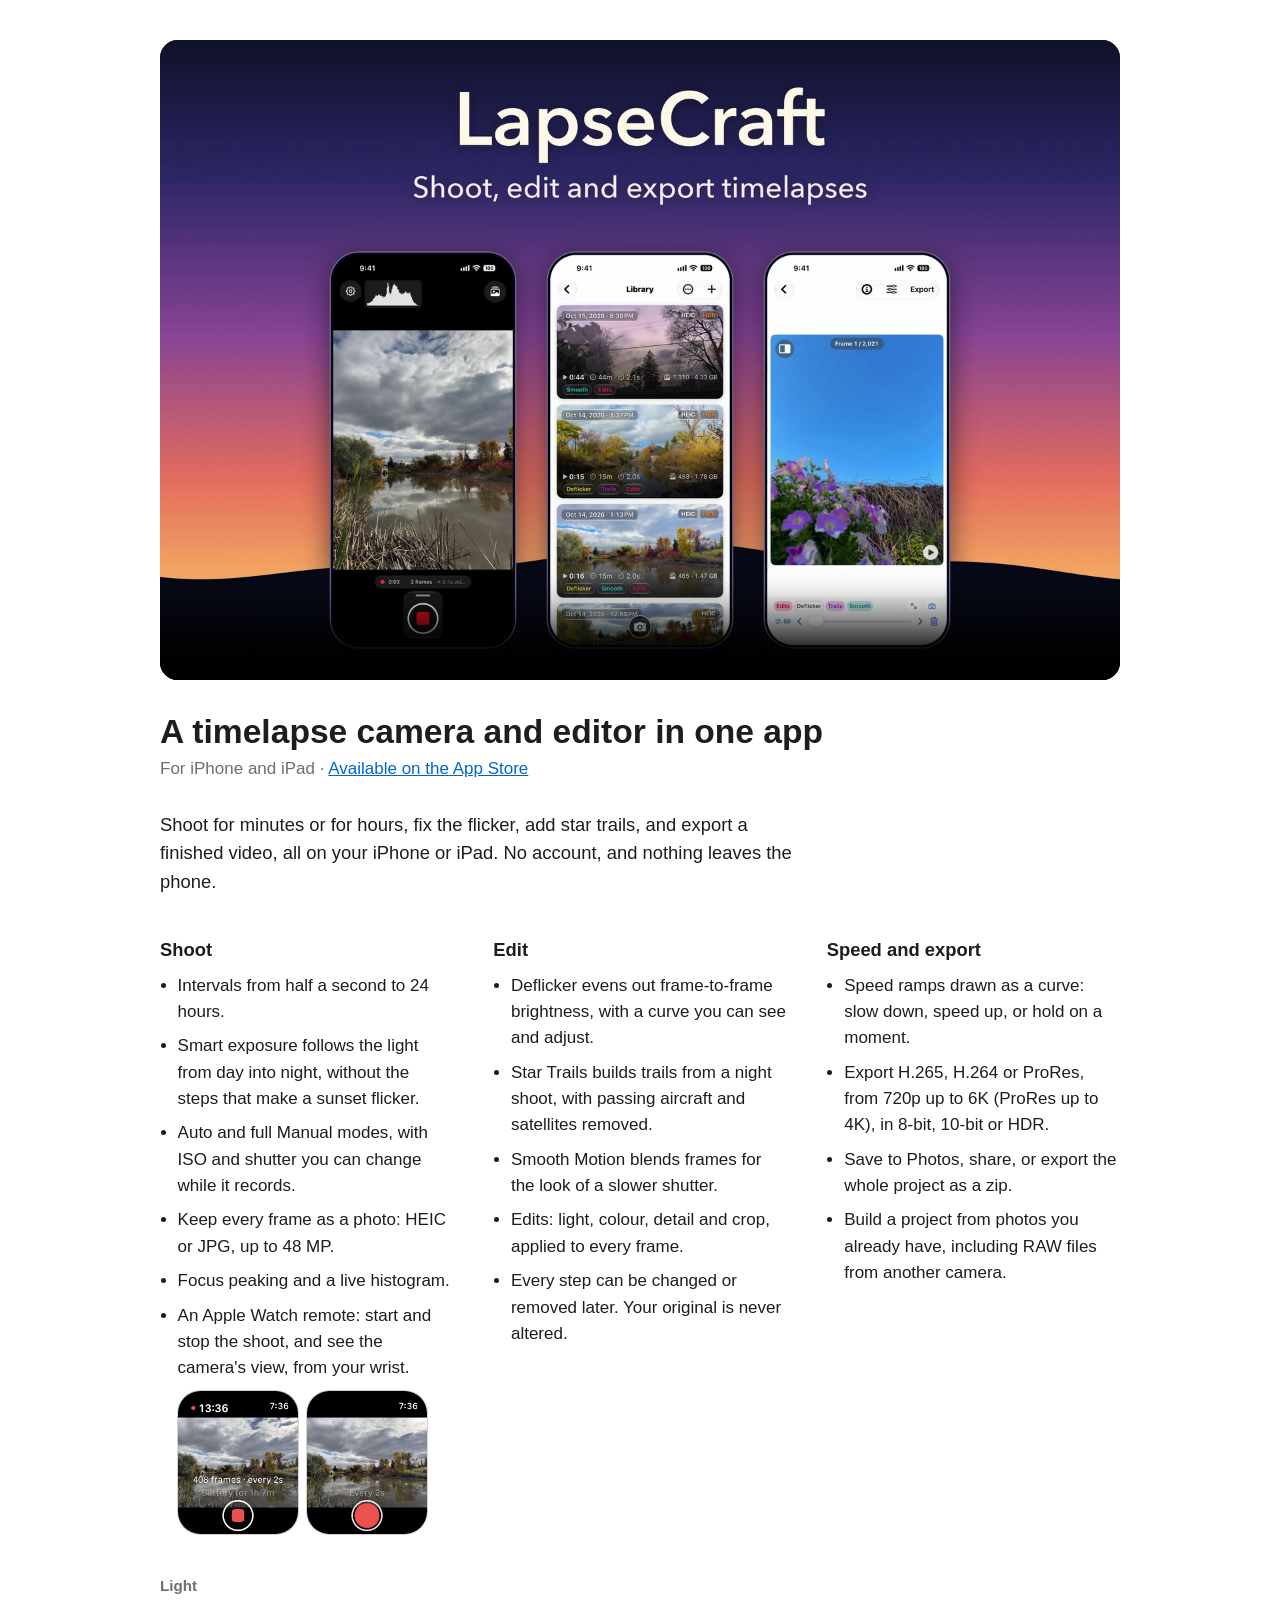
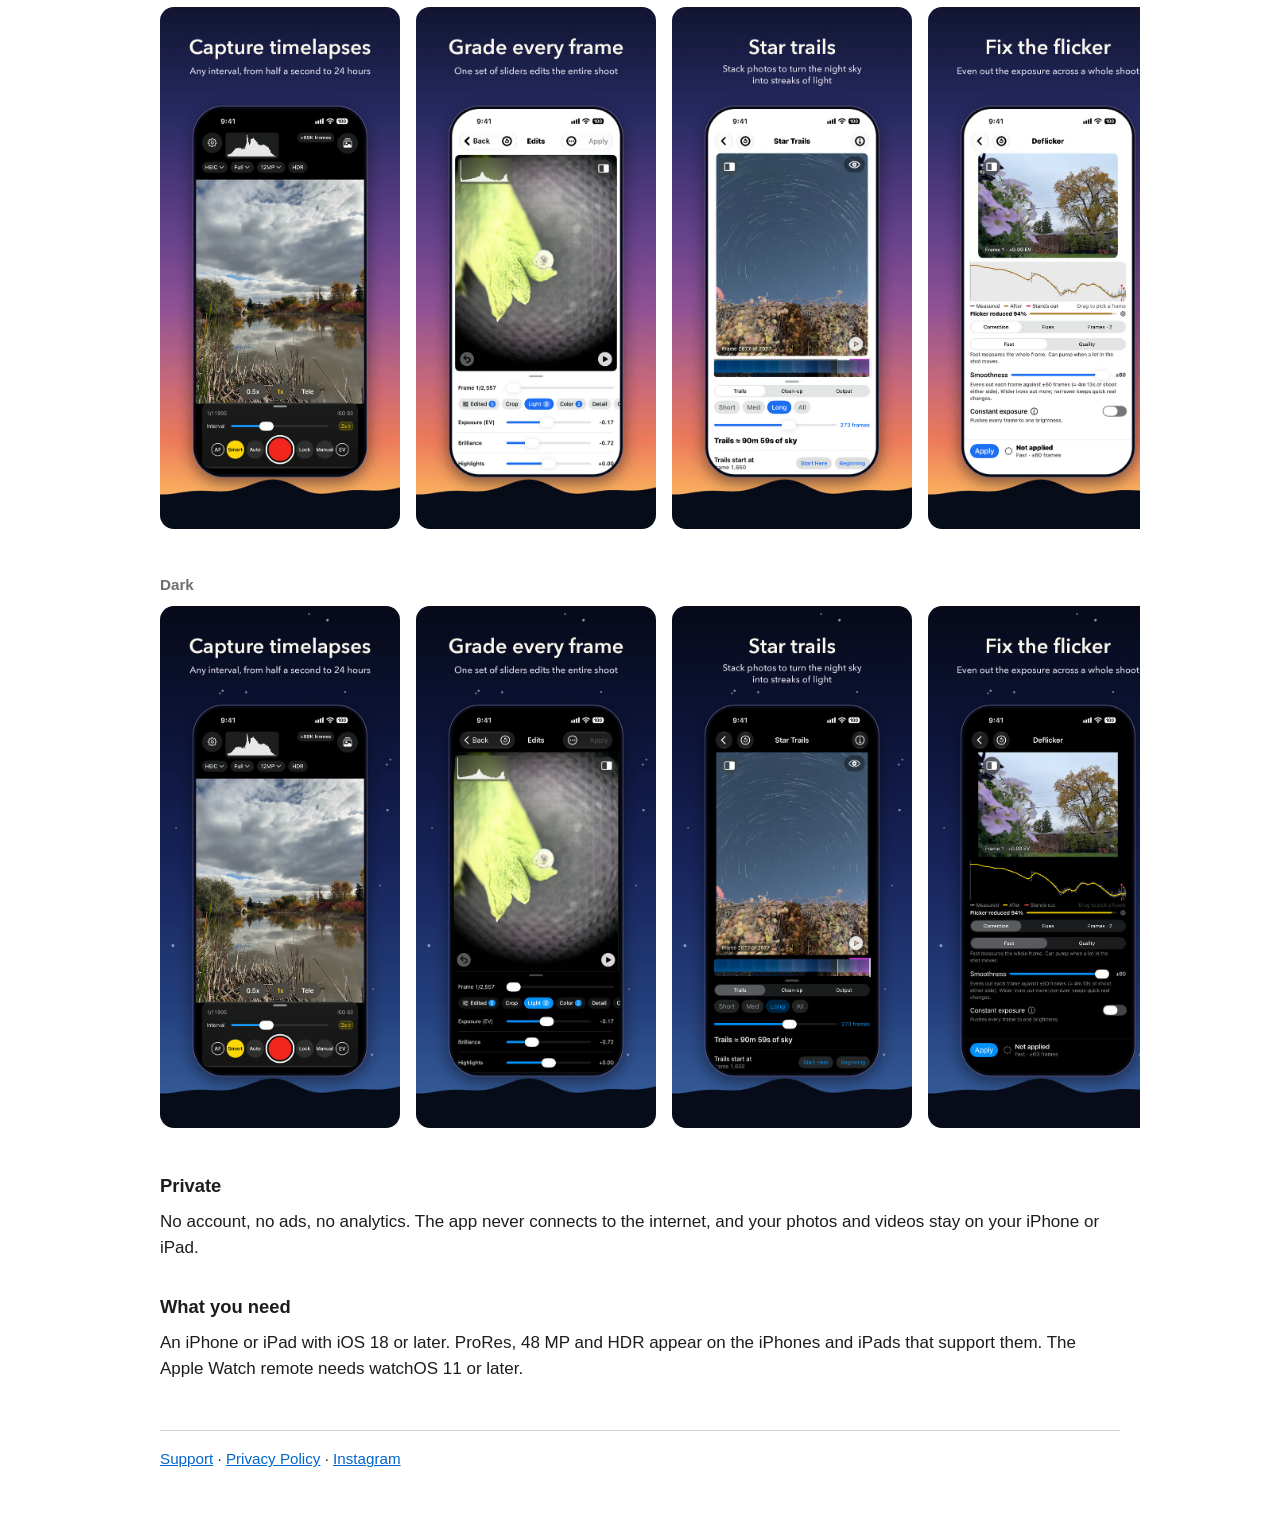
==== commit 5e6b3a93: "Home page: Available on the App Store, linked Co-Authored-By: Claude Opus 5.5 <noreply@anthropic.com" ====
--- a/index.html
+++ b/index.html
@@ -28,7 +28,7 @@
 
 
 <h1>A timelapse camera and editor in one app</h1>
-<p class="sub">For iPhone and iPad · Coming soon to the App Store</p>
+<p class="sub">For iPhone and iPad · <a href="https://apps.apple.com/app/id6819387463">Available on the App Store</a></p>
 
 <p class="lead">Shoot for minutes or for hours, fix the flicker, add star trails, and export a finished video, all on your iPhone or iPad. No account, and nothing leaves the phone.</p>
 
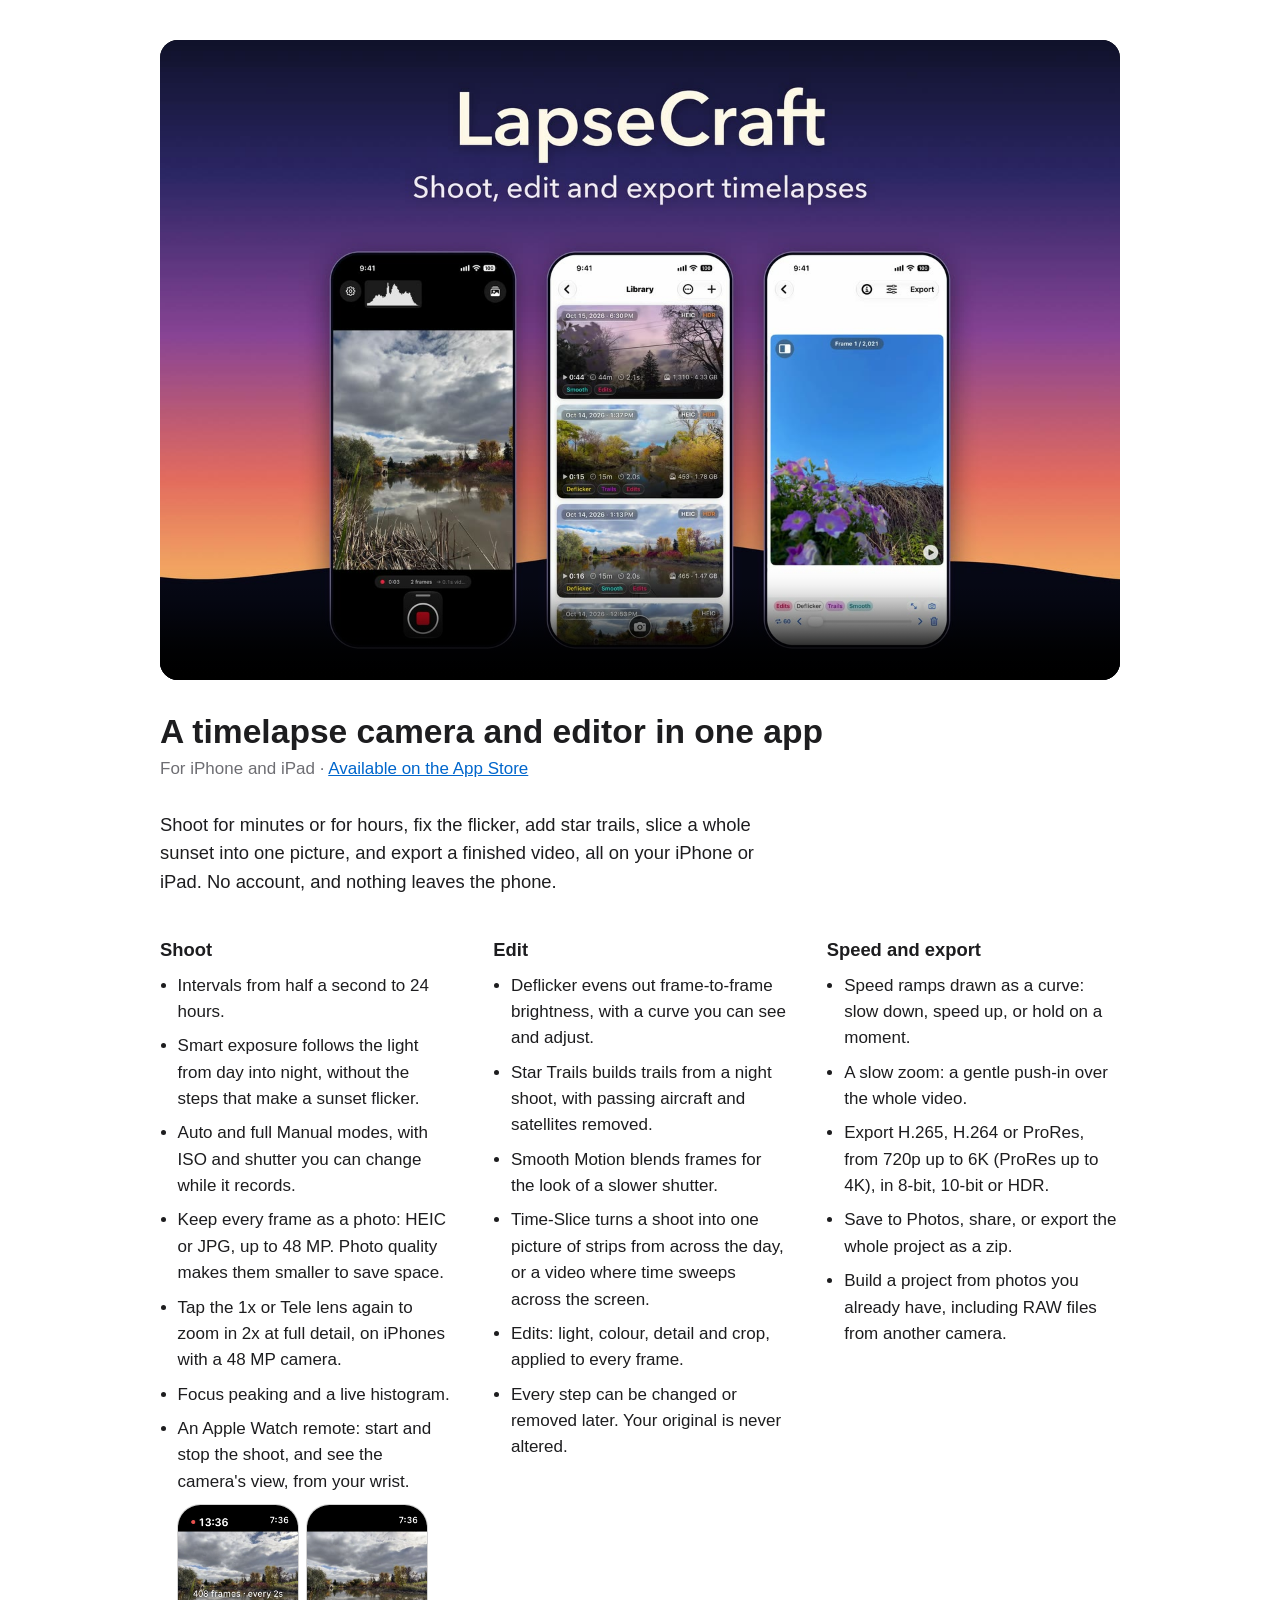
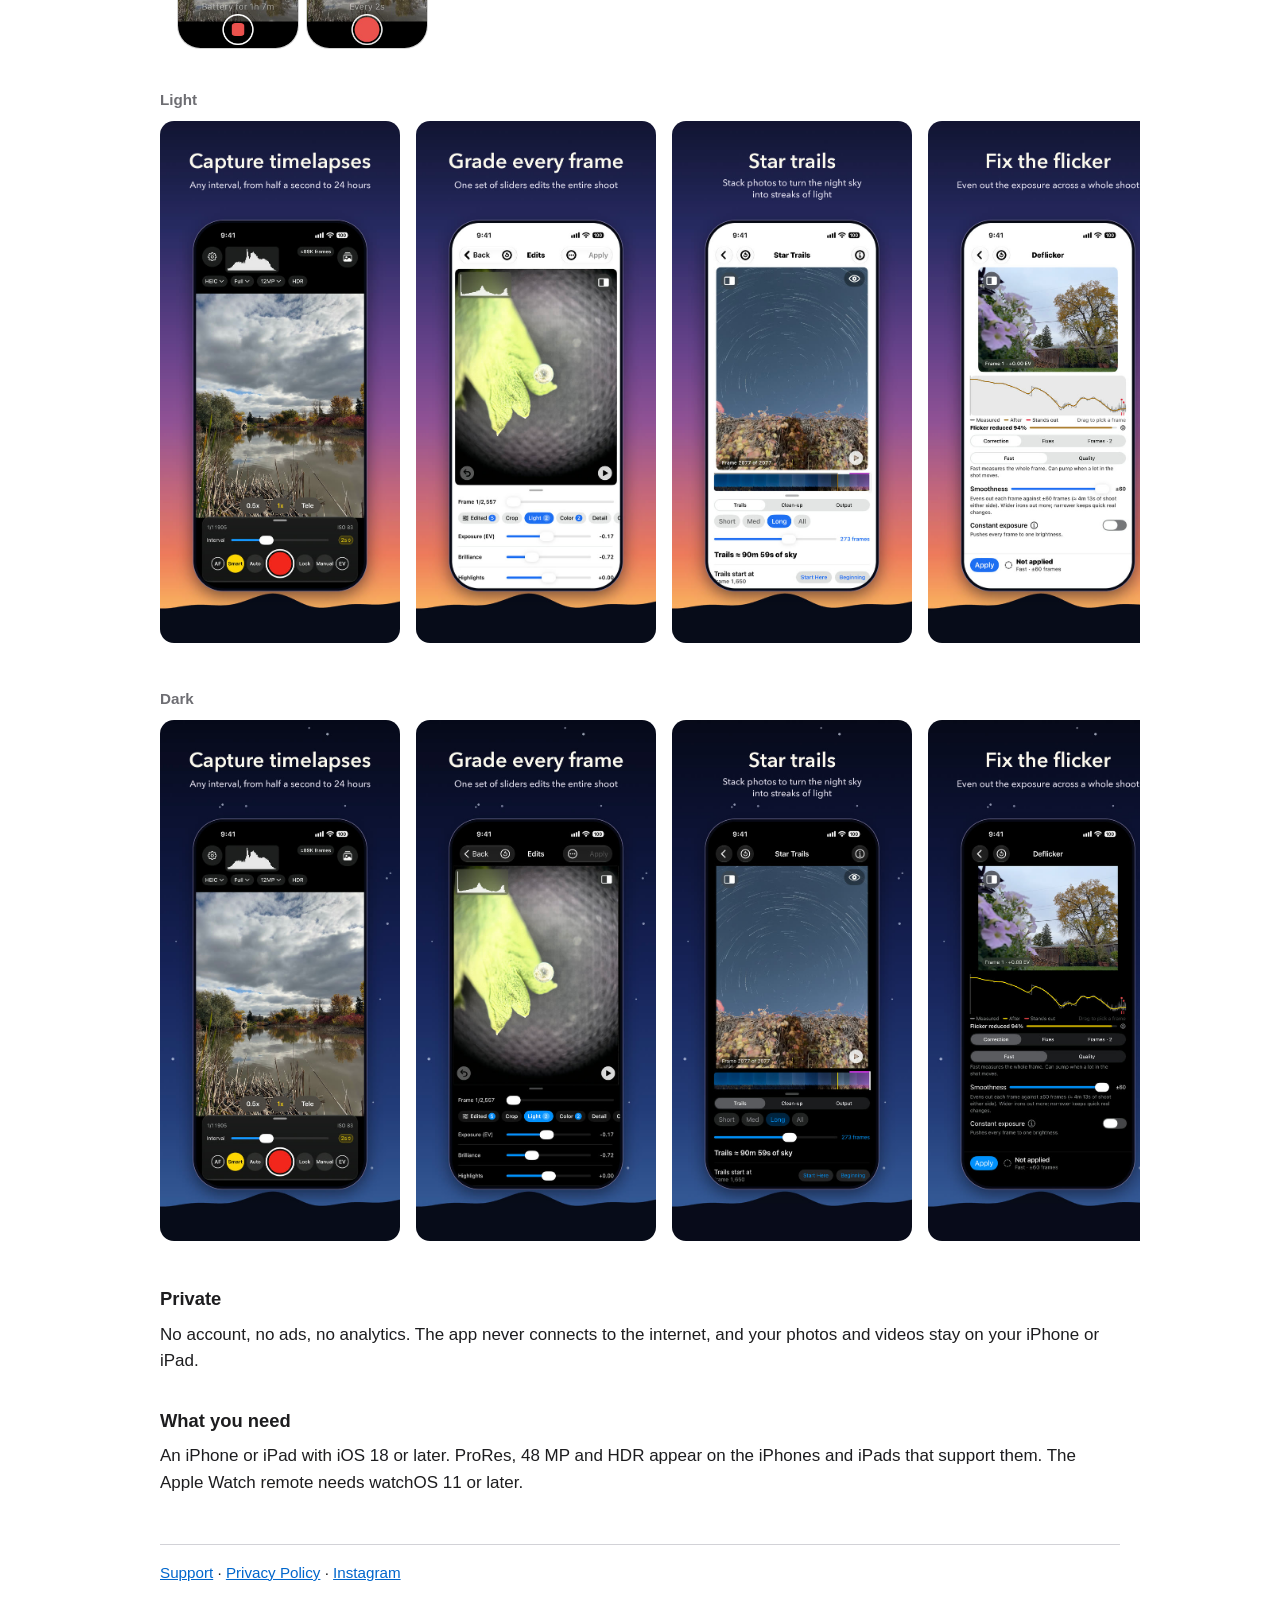
==== commit 42a69cc7: "Version 1.1: Time-Slice, Photo quality, slow zoom, support updates" ====
--- a/index.html
+++ b/index.html
@@ -4,7 +4,7 @@
 <meta charset="utf-8">
 <meta name="viewport" content="width=device-width, initial-scale=1">
 <title>LapseCraft</title>
-<meta name="description" content="LapseCraft is a timelapse camera and editor for iPhone and iPad, with an Apple Watch remote: day-to-night exposure, deflicker, star trails, speed ramps and export up to 6K.">
+<meta name="description" content="LapseCraft is a timelapse camera and editor for iPhone and iPad, with an Apple Watch remote: day-to-night exposure, deflicker, star trails, Time-Slice, speed ramps and export up to 6K.">
 <link rel="icon" href="img/icon.png">
 <link rel="apple-touch-icon" href="img/icon.png">
 <link rel="stylesheet" href="style.css?v=2026-10-20f">
@@ -30,7 +30,7 @@
 <h1>A timelapse camera and editor in one app</h1>
 <p class="sub">For iPhone and iPad · <a href="https://apps.apple.com/app/id6819387463">Available on the App Store</a></p>
 
-<p class="lead">Shoot for minutes or for hours, fix the flicker, add star trails, and export a finished video, all on your iPhone or iPad. No account, and nothing leaves the phone.</p>
+<p class="lead">Shoot for minutes or for hours, fix the flicker, add star trails, slice a whole sunset into one picture, and export a finished video, all on your iPhone or iPad. No account, and nothing leaves the phone.</p>
 
 <div class="features">
   <section>
@@ -39,7 +39,8 @@
       <li>Intervals from half a second to 24 hours.</li>
       <li>Smart exposure follows the light from day into night, without the steps that make a sunset flicker.</li>
       <li>Auto and full Manual modes, with ISO and shutter you can change while it records.</li>
-      <li>Keep every frame as a photo: HEIC or JPG, up to 48 MP.</li>
+      <li>Keep every frame as a photo: HEIC or JPG, up to 48 MP. Photo quality makes them smaller to save space.</li>
+      <li>Tap the 1x or Tele lens again to zoom in 2x at full detail, on iPhones with a 48 MP camera.</li>
       <li>Focus peaking and a live histogram.</li>
       <li>An Apple Watch remote: start and stop the shoot, and see the camera's view, from your wrist.
         <div class="watch">
@@ -55,6 +56,7 @@
       <li>Deflicker evens out frame-to-frame brightness, with a curve you can see and adjust.</li>
       <li>Star Trails builds trails from a night shoot, with passing aircraft and satellites removed.</li>
       <li>Smooth Motion blends frames for the look of a slower shutter.</li>
+      <li>Time-Slice turns a shoot into one picture of strips from across the day, or a video where time sweeps across the screen.</li>
       <li>Edits: light, colour, detail and crop, applied to every frame.</li>
       <li>Every step can be changed or removed later. Your original is never altered.</li>
     </ul>
@@ -63,6 +65,7 @@
     <h2>Speed and export</h2>
     <ul>
       <li>Speed ramps drawn as a curve: slow down, speed up, or hold on a moment.</li>
+      <li>A slow zoom: a gentle push-in over the whole video.</li>
       <li>Export H.265, H.264 or ProRes, from 720p up to 6K (ProRes up to 4K), in 8-bit, 10-bit or HDR.</li>
       <li>Save to Photos, share, or export the whole project as a zip.</li>
       <li>Build a project from photos you already have, including RAW files from another camera.</li>
@@ -80,6 +83,7 @@
   <img src="img/light-6-library.jpg?v=2026-11-06a" width="603" height="1311" loading="lazy" alt="The Library. All your shoots, organized in one place. Shown in light.">
   <img src="img/light-7-export.jpg?v=2026-11-06a" width="603" height="1311" loading="lazy" alt="Export in 4K HDR: H.264, H.265 or ProRes, up to 10-bit colour. Shown in light.">
   <img src="img/light-8-smooth-motion.jpg?v=2026-11-06a" width="603" height="1311" loading="lazy" alt="Smooth Motion. Blend frames so clouds and water turn silky. Shown in light.">
+  <img src="img/light-9-time-slice.jpg?v=2026-11-18" width="603" height="1311" loading="lazy" alt="Time-Slice. A whole sunset in one picture, strip by strip. Shown in light.">
 </div>
 
 <p class="look">Dark</p>
@@ -92,6 +96,7 @@
   <img src="img/6-library.jpg?v=2026-11-06a" width="603" height="1311" loading="lazy" alt="The Library. All your shoots, organized in one place. Shown in dark.">
   <img src="img/7-export.jpg?v=2026-11-06a" width="603" height="1311" loading="lazy" alt="Export in 4K HDR: H.264, H.265 or ProRes, up to 10-bit colour. Shown in dark.">
   <img src="img/8-smooth-motion.jpg?v=2026-11-06a" width="603" height="1311" loading="lazy" alt="Smooth Motion. Blend frames so clouds and water turn silky. Shown in dark.">
+  <img src="img/9-time-slice.jpg?v=2026-11-18" width="603" height="1311" loading="lazy" alt="Time-Slice. A whole sunset in one picture, strip by strip. Shown in dark.">
 </div>
 
 
